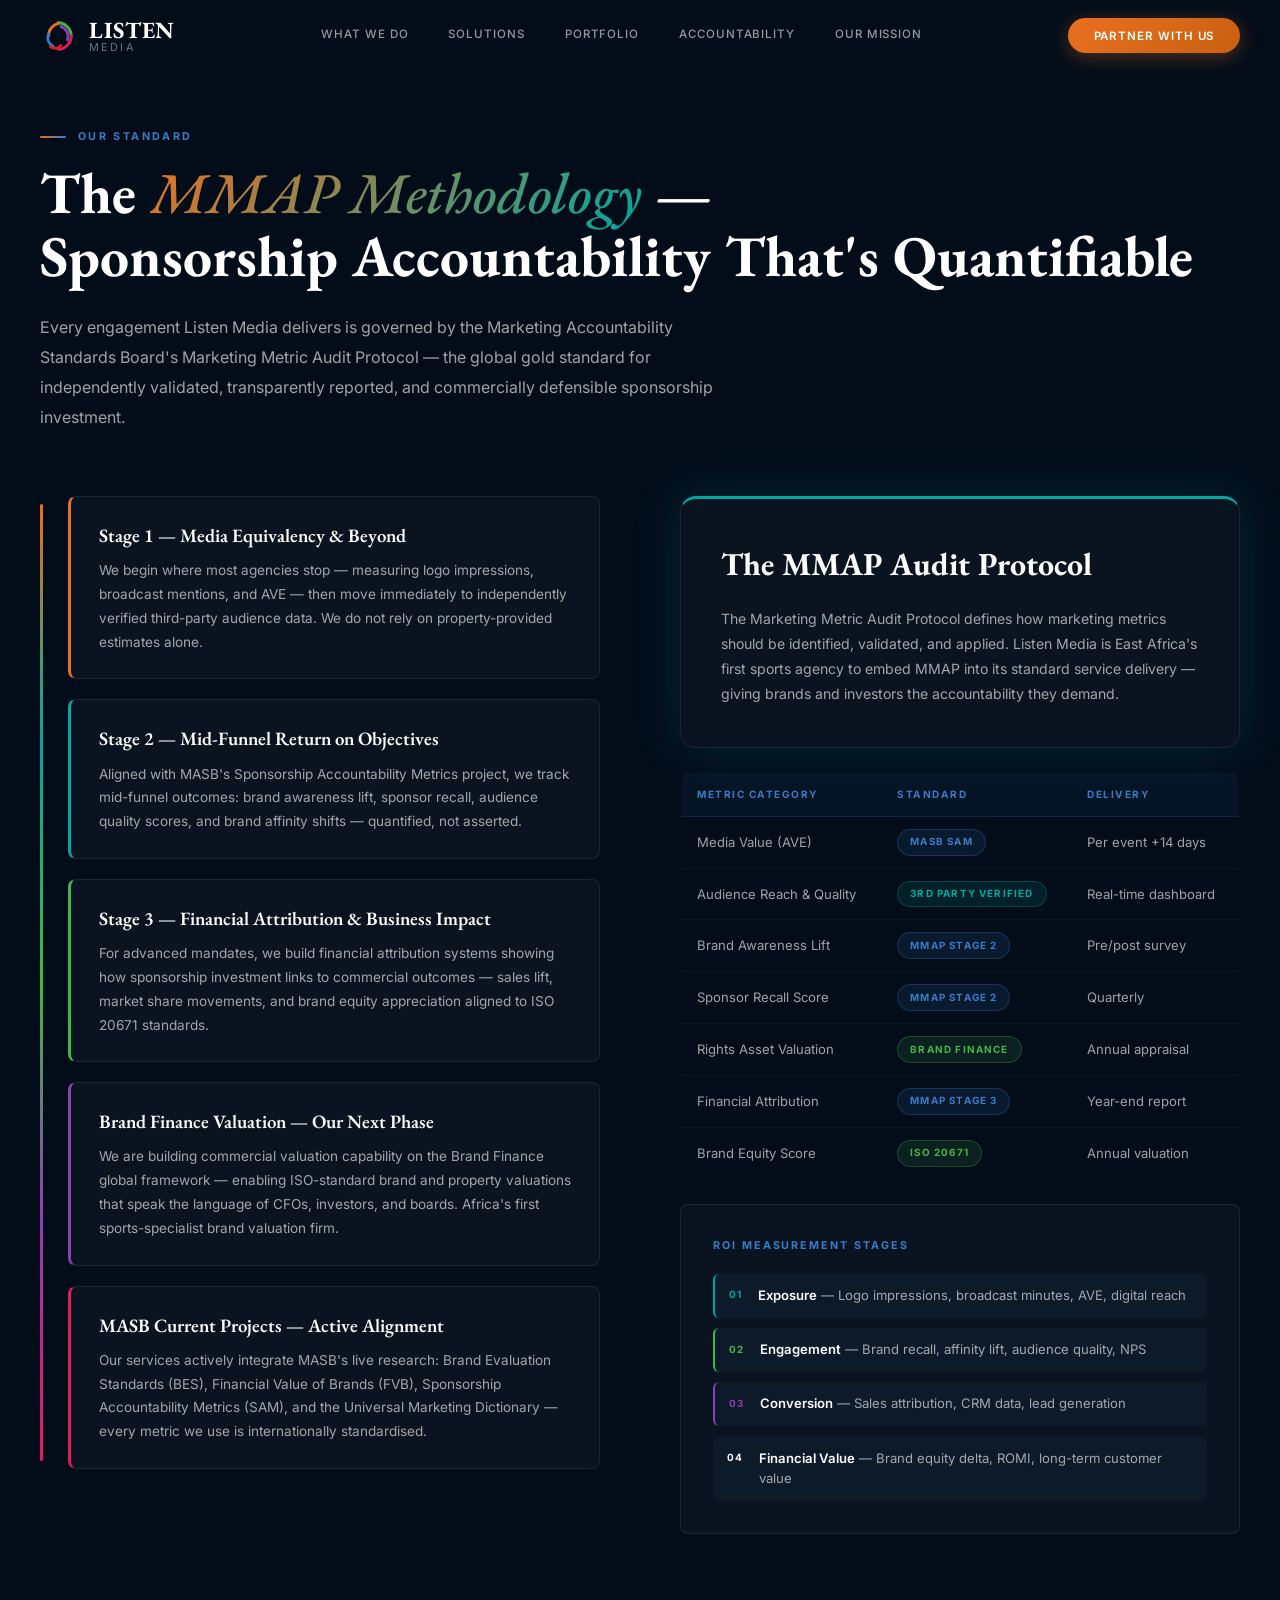
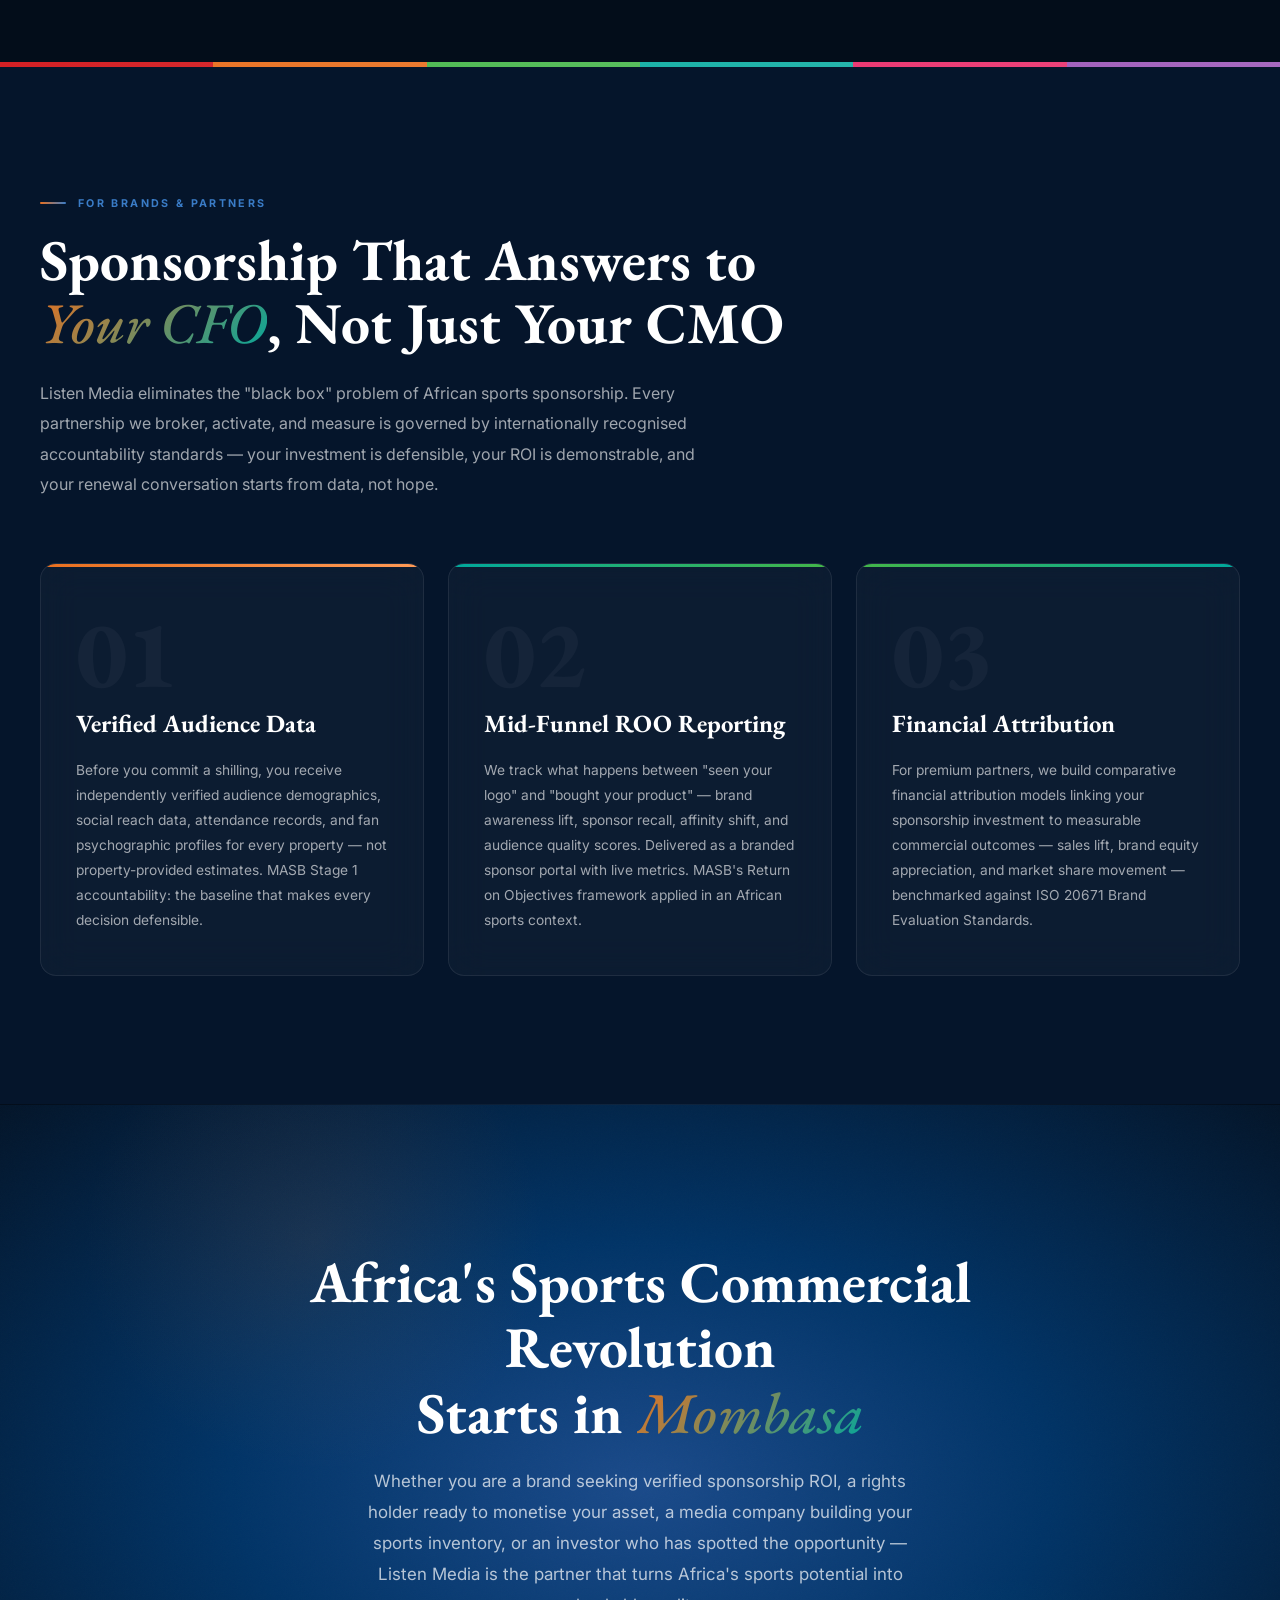
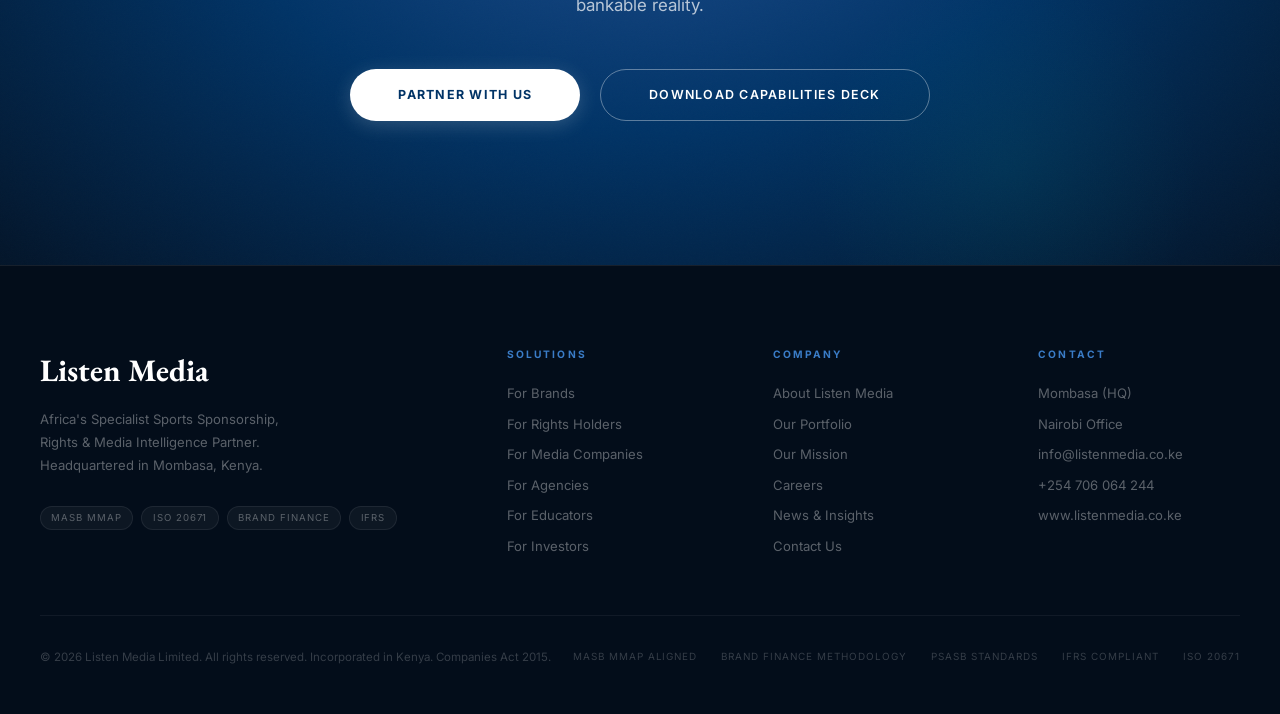
==== accountability.html @ 82707304 "feat: add mission and additional landing pages and update site navigation script for consistent cros" ====
<!DOCTYPE html>
<html lang="en">

<head>
  <meta charset="UTF-8">
  <meta name="viewport" content="width=device-width, initial-scale=1.0">
  <title>Listen Media Limited — Africa's Specialist Sports Sponsorship, Rights &amp; Media Intelligence Partner</title>
  <meta name="description"
    content="Listen Media structures, activates, and delivers Africa's sports commercial rights — converting the continent's vast, underpenetrated sports assets into consistent, measurable value for brands, rights holders, media companies, agencies, and investors.">
  <link rel="preconnect" href="https://fonts.googleapis.com">
  <link
    href="https://fonts.googleapis.com/css2?family=EB+Garamond:ital,wght@0,400;0,500;0,600;0,700;0,800;1,400;1,500;1,600&family=Inter:wght@300;400;500;600;700&display=swap"
    rel="stylesheet">
  <link rel="stylesheet" href="style.css">
</head>

<body>

  <!-- ─── MOBILE OVERLAY MENU ─── -->
  <div class="mobile-menu" id="mobileMenu" role="dialog" aria-label="Navigation menu">
    <a href="what-we-do.html" onclick="closeMobileMenu()">What We Do</a>
    <a href="solutions.html" onclick="closeMobileMenu()">Solutions</a>
    <a href="portfolio.html" onclick="closeMobileMenu()">Portfolio</a>
    <a href="accountability.html" onclick="closeMobileMenu()">Accountability</a>
    <a href="mission.html" onclick="closeMobileMenu()">Our Mission</a>
    <button class="mobile-menu-cta" onclick="closeMobileMenu(); document.getElementById('contact').scrollIntoView({ behavior: 'smooth' });">Partner With Us</button>
  </div>

  <!-- ─── NAV ─── -->
  <nav id="mainNav" role="navigation" aria-label="Main navigation">
    <div class="nav-inner">
      <a class="nav-logo" href="index.html" aria-label="Listen Media home">
        <svg width="36" height="36" viewBox="0 0 38 38" fill="none" xmlns="http://www.w3.org/2000/svg"
          aria-hidden="true">
          <path d="M19 5C26 5,33 11,33 19" stroke="#44B649" stroke-width="3" stroke-linecap="round" fill="none" />
          <path d="M33 19C33 27,26 33,19 33" stroke="#E8185C" stroke-width="3" stroke-linecap="round" fill="none" />
          <path d="M22 9C28 11,31 17,29 23" stroke="#8E3FAF" stroke-width="3" stroke-linecap="round" fill="none" />
          <path d="M9 19C9 12,14 7,19 6" stroke="#E97020" stroke-width="3" stroke-linecap="round" fill="none" />
          <path d="M14 30C9 27,7 22,9 17" stroke="#3A7CC7" stroke-width="3" stroke-linecap="round" fill="none" />
          <path d="M22 29C19 33,14 33,11 30" stroke="#D42025" stroke-width="3" stroke-linecap="round" fill="none" />
        </svg>
        <div class="nav-logo-text">LISTEN<span>MEDIA</span></div>
      </a>
      <div class="nav-links">
        <a href="what-we-do.html">What We Do</a>
        <a href="solutions.html">Solutions</a>
        <a href="portfolio.html">Portfolio</a>
        <a href="accountability.html">Accountability</a>
        <a href="mission.html">Our Mission</a>
      </div>
      <button class="nav-cta" id="navCtaBtn">Partner With Us</button>
      <div class="hamburger" id="hamburgerBtn" onclick="toggleMobileMenu()" aria-label="Toggle menu" role="button"
        tabindex="0">
        <span></span><span></span><span></span>
      </div>
    </div>
  </nav>

  <!-- ─── MMAP / ACCOUNTABILITY ─── -->
  <section class="mmap-section" id="accountability">
    <div class="section-inner">
      <div class="section-label reveal">Our Standard</div>
      <h2 class="section-title reveal">The <em>MMAP Methodology</em> —<br>Sponsorship Accountability That's Quantifiable
      </h2>
      <p class="section-body reveal">Every engagement Listen Media delivers is governed by the Marketing Accountability
        Standards Board's Marketing Metric Audit Protocol — the global gold standard for independently validated,
        transparently reported, and commercially defensible sponsorship investment.</p>

      <div class="mmap-grid">
        <div class="mmap-pillars">
          <div class="mmap-pillar reveal reveal-delay-1">
            <h4>Stage 1 — Media Equivalency &amp; Beyond</h4>
            <p>We begin where most agencies stop — measuring logo impressions, broadcast mentions, and AVE — then move
              immediately to independently verified third-party audience data. We do not rely on property-provided
              estimates alone.</p>
          </div>
          <div class="mmap-pillar reveal reveal-delay-2">
            <h4>Stage 2 — Mid-Funnel Return on Objectives</h4>
            <p>Aligned with MASB's Sponsorship Accountability Metrics project, we track mid-funnel outcomes: brand
              awareness lift, sponsor recall, audience quality scores, and brand affinity shifts — quantified, not
              asserted.</p>
          </div>
          <div class="mmap-pillar reveal reveal-delay-3">
            <h4>Stage 3 — Financial Attribution &amp; Business Impact</h4>
            <p>For advanced mandates, we build financial attribution systems showing how sponsorship investment links to
              commercial outcomes — sales lift, market share movements, and brand equity appreciation aligned to ISO
              20671 standards.</p>
          </div>
          <div class="mmap-pillar reveal reveal-delay-4">
            <h4>Brand Finance Valuation — Our Next Phase</h4>
            <p>We are building commercial valuation capability on the Brand Finance global framework — enabling
              ISO-standard brand and property valuations that speak the language of CFOs, investors, and boards.
              Africa's first sports-specialist brand valuation firm.</p>
          </div>
          <div class="mmap-pillar reveal reveal-delay-5">
            <h4>MASB Current Projects — Active Alignment</h4>
            <p>Our services actively integrate MASB's live research: Brand Evaluation Standards (BES), Financial Value
              of Brands (FVB), Sponsorship Accountability Metrics (SAM), and the Universal Marketing Dictionary — every
              metric we use is internationally standardised.</p>
          </div>
        </div>

        <div class="mmap-right reveal from-right">
          <div class="mmap-callout">
            <h3>The MMAP Audit Protocol</h3>
            <p>The Marketing Metric Audit Protocol defines how marketing metrics should be identified, validated, and
              applied. Listen Media is East Africa's first sports agency to embed MMAP into its standard service
              delivery — giving brands and investors the accountability they demand.</p>
          </div>

          <table class="metrics-table">
            <thead>
              <tr>
                <th>Metric Category</th>
                <th>Standard</th>
                <th>Delivery</th>
              </tr>
            </thead>
            <tbody>
              <tr>
                <td>Media Value (AVE)</td>
                <td><span class="tag tag-blue">MASB SAM</span></td>
                <td>Per event +14 days</td>
              </tr>
              <tr>
                <td>Audience Reach &amp; Quality</td>
                <td><span class="tag tag-teal">3rd Party Verified</span></td>
                <td>Real-time dashboard</td>
              </tr>
              <tr>
                <td>Brand Awareness Lift</td>
                <td><span class="tag tag-blue">MMAP Stage 2</span></td>
                <td>Pre/post survey</td>
              </tr>
              <tr>
                <td>Sponsor Recall Score</td>
                <td><span class="tag tag-blue">MMAP Stage 2</span></td>
                <td>Quarterly</td>
              </tr>
              <tr>
                <td>Rights Asset Valuation</td>
                <td><span class="tag tag-green">Brand Finance</span></td>
                <td>Annual appraisal</td>
              </tr>
              <tr>
                <td>Financial Attribution</td>
                <td><span class="tag tag-blue">MMAP Stage 3</span></td>
                <td>Year-end report</td>
              </tr>
              <tr>
                <td>Brand Equity Score</td>
                <td><span class="tag tag-green">ISO 20671</span></td>
                <td>Annual valuation</td>
              </tr>
            </tbody>
          </table>

          <div class="roi-box">
            <div class="roi-box-label">ROI Measurement Stages</div>
            <div class="roi-stage-row">
              <span class="roi-row-num">01</span>
              <span class="roi-row-text"><strong style="color:var(--white);font-weight:600;">Exposure</strong> — Logo
                impressions, broadcast minutes, AVE, digital reach</span>
            </div>
            <div class="roi-stage-row">
              <span class="roi-row-num">02</span>
              <span class="roi-row-text"><strong style="color:var(--white);font-weight:600;">Engagement</strong> — Brand
                recall, affinity lift, audience quality, NPS</span>
            </div>
            <div class="roi-stage-row">
              <span class="roi-row-num">03</span>
              <span class="roi-row-text"><strong style="color:var(--white);font-weight:600;">Conversion</strong> — Sales
                attribution, CRM data, lead generation</span>
            </div>
            <div class="roi-stage-row">
              <span class="roi-row-num">04</span>
              <span class="roi-row-text"><strong style="color:var(--white);font-weight:600;">Financial Value</strong> —
                Brand equity delta, ROMI, long-term customer value</span>
            </div>
          </div>
        </div>
      </div>
    </div>
  </section>

  <div class="color-bar" aria-hidden="true"><span class="c1"></span><span class="c2"></span><span
      class="c3"></span><span class="c4"></span><span class="c5"></span><span class="c6"></span></div>

  <!-- ─── SPONSORS PROMISE ─── -->
  <section class="partners-section" id="partners">
    <div class="section-inner">
      <div class="section-label reveal">For Brands &amp; Partners</div>
      <h2 class="section-title reveal">Sponsorship That Answers to<br><em>Your CFO</em>, Not Just Your CMO</h2>
      <p class="section-body reveal">Listen Media eliminates the "black box" problem of African sports sponsorship.
        Every partnership we broker, activate, and measure is governed by internationally recognised accountability
        standards — your investment is defensible, your ROI is demonstrable, and your renewal conversation starts from
        data, not hope.</p>

      <div class="partner-promise">
        <div class="promise-card reveal reveal-delay-1">
          <div class="promise-num">01</div>
          <h3 class="promise-title">Verified Audience Data</h3>
          <p class="promise-desc">Before you commit a shilling, you receive independently verified audience
            demographics, social reach data, attendance records, and fan psychographic profiles for every property — not
            property-provided estimates. MASB Stage 1 accountability: the baseline that makes every decision defensible.
          </p>
        </div>
        <div class="promise-card reveal reveal-delay-2">
          <div class="promise-num">02</div>
          <h3 class="promise-title">Mid-Funnel ROO Reporting</h3>
          <p class="promise-desc">We track what happens between "seen your logo" and "bought your product" — brand
            awareness lift, sponsor recall, affinity shift, and audience quality scores. Delivered as a branded sponsor
            portal with live metrics. MASB's Return on Objectives framework applied in an African sports context.</p>
        </div>
        <div class="promise-card reveal reveal-delay-3">
          <div class="promise-num">03</div>
          <h3 class="promise-title">Financial Attribution</h3>
          <p class="promise-desc">For premium partners, we build comparative financial attribution models linking your
            sponsorship investment to measurable commercial outcomes — sales lift, brand equity appreciation, and market
            share movement — benchmarked against ISO 20671 Brand Evaluation Standards.</p>
        </div>
      </div>
    </div>
  </section>

  <div class="section-divider"></div>

  <!-- ─── CTA ─── -->
  <section class="cta-section" id="contact">
    <div class="cta-glow-left" aria-hidden="true"></div>
    <div class="cta-glow-right" aria-hidden="true"></div>
    <div class="cta-content reveal">
      <h2>Africa's Sports Commercial Revolution<br>Starts in <em>Mombasa</em></h2>
      <p>Whether you are a brand seeking verified sponsorship ROI, a rights holder ready to monetise your asset, a media
        company building your sports inventory, or an investor who has spotted the opportunity — Listen Media is the
        partner that turns Africa's sports potential into bankable reality.</p>
      <div class="cta-buttons">
        <button class="btn-white" id="ctaPartnerBtn">Partner With Us</button>
        <button class="btn-outline-white" id="ctaDownloadBtn">Download Capabilities Deck</button>
      </div>
    </div>
  </section>

  <!-- ─── FOOTER ─── -->
  <footer>
    <div class="footer-inner">
      <div class="footer-grid">
        <div class="footer-brand">
          <h3>Listen Media</h3>
          <p>Africa's Specialist Sports Sponsorship, Rights &amp; Media Intelligence Partner. Headquartered in Mombasa,
            Kenya.</p>
          <div class="footer-badges">
            <span>MASB MMAP</span>
            <span>ISO 20671</span>
            <span>Brand Finance</span>
            <span>IFRS</span>
          </div>
        </div>
        <div class="footer-col">
          <h4>Solutions</h4>
          <a href="#">For Brands</a>
          <a href="#">For Rights Holders</a>
          <a href="#">For Media Companies</a>
          <a href="#">For Agencies</a>
          <a href="#">For Educators</a>
          <a href="#">For Investors</a>
        </div>
        <div class="footer-col">
          <h4>Company</h4>
          <a href="#">About Listen Media</a>
          <a href="#">Our Portfolio</a>
          <a href="#">Our Mission</a>
          <a href="#">Careers</a>
          <a href="#">News &amp; Insights</a>
          <a href="#">Contact Us</a>
        </div>
        <div class="footer-col">
          <h4>Contact</h4>
          <a href="#">Mombasa (HQ)</a>
          <a href="#">Nairobi Office</a>
          <a href="mailto:info@listenmedia.co.ke">info@listenmedia.co.ke</a>
          <a href="tel:+254706064244">+254 706 064 244</a>
          <a href="https://www.listenmedia.co.ke" target="_blank" rel="noopener">www.listenmedia.co.ke</a>
        </div>
      </div>
      <div class="footer-bottom">
        <p>© 2026 Listen Media Limited. All rights reserved. Incorporated in Kenya. Companies Act 2015.</p>
        <div class="footer-standards">
          <span>MASB MMAP Aligned</span>
          <span>Brand Finance Methodology</span>
          <span>PSASB Standards</span>
          <span>IFRS Compliant</span>
          <span>ISO 20671</span>
        </div>
      </div>
    </div>
  </footer>

  <!-- ══════════════════════════════════════════
     SCRIPTS
══════════════════════════════════════════ -->
  <script>
    /* ─── NAV: Scroll solidify ─── */
    const mainNav = document.getElementById('mainNav');
    window.addEventListener('scroll', () => {
      mainNav.classList.toggle('scrolled', window.scrollY > 55);
    }, { passive: true });

    /* ─── MOBILE MENU ─── */
    const mobileMenu = document.getElementById('mobileMenu');
    const hamburger = document.getElementById('hamburgerBtn');

    function toggleMobileMenu() {
      const isOpen = mobileMenu.classList.toggle('open');
      hamburger.classList.toggle('active', isOpen);
      document.body.style.overflow = isOpen ? 'hidden' : '';
      hamburger.setAttribute('aria-expanded', isOpen);
    }
    function closeMobileMenu() {
      mobileMenu.classList.remove('open');
      hamburger.classList.remove('active');
      document.body.style.overflow = '';
      hamburger.setAttribute('aria-expanded', 'false');
    }
    /* Close on Escape */
    document.addEventListener('keydown', e => {
      if (e.key === 'Escape' && mobileMenu.classList.contains('open')) closeMobileMenu();
    });

    /* ─── SCROLL REVEAL (IntersectionObserver) ─── */
    const revealEls = document.querySelectorAll('.reveal');
    const revealObserver = new IntersectionObserver((entries) => {
      entries.forEach(entry => {
        if (entry.isIntersecting) {
          entry.target.classList.add('visible');
          revealObserver.unobserve(entry.target);
        }
      });
    }, {
      threshold: 0.1,
      rootMargin: '0px 0px -48px 0px'
    });
    revealEls.forEach(el => revealObserver.observe(el));

    /* ─── HERO BUTTON SCROLL ─── */
    const heroExploreBtn = document.getElementById('heroExploreBrn');
    const heroPortfolioBtn = document.getElementById('heroPortfolioBtn');
    if (heroExploreBtn) heroExploreBtn.addEventListener('click', () => window.location.href = 'solutions.html');
    if (heroPortfolioBtn) heroPortfolioBtn.addEventListener('click', () => window.location.href = 'portfolio.html');

    /* ─── CTA SCROLL ─── */
    const navCtaBtn = document.getElementById('navCtaBtn');
    if (navCtaBtn) navCtaBtn.addEventListener('click', () => {
      const contactSec = document.getElementById('contact');
      if (contactSec) contactSec.scrollIntoView({ behavior: 'smooth' });
      else window.location.href = 'index.html#contact';
    });
  </script>
</body>

</html>
---- style.css ----
/* ══════════════════════════════════════════
   BRAND TOKENS
══════════════════════════════════════════ */
    :root {
      --deep-blue: #003366;
      --deep-blue-lt: #3A7CC7;
      --white: #FFFFFF;
      --off-white: #F5F7FA;
      --orange: #E97020;
      --green: #44B649;
      --teal: #00A89D;
      --red: #D42025;
      --hot-pink: #E8185C;
      --purple: #8E3FAF;

      --text-muted: rgba(255, 255, 255, 0.62);
      --text-subtle: rgba(255, 255, 255, 0.35);
      --border: rgba(255, 255, 255, 0.08);
      --border-blue: rgba(58, 124, 199, 0.22);

      /* Layout & background layers */
      --bg-darkest: #030d1a;
      --bg-dark: #05152b;
      --bg-mid: #071d3a;
      --bg-navy: #0a2448;

      /* Design system */
      --glass-bg: rgba(255, 255, 255, 0.032);
      --glass-border: rgba(255, 255, 255, 0.08);
      --glass-blur: blur(18px);
      --radius-card: 16px;
      --radius-sm: 8px;
      --transition: all 0.38s cubic-bezier(0.4, 0, 0.2, 1);

      /* Glow shadows */
      --glow-orange: 0 0 48px rgba(233, 112, 32, 0.18);
      --glow-teal: 0 0 48px rgba(0, 168, 157, 0.18);
      --glow-blue: 0 0 48px rgba(58, 124, 199, 0.18);
      --glow-green: 0 0 48px rgba(68, 182, 73, 0.18);
      --glow-pink: 0 0 48px rgba(232, 24, 92, 0.18);
      --glow-purple: 0 0 48px rgba(142, 63, 175, 0.18);
    }

    /* ══════════════════════════════════════════
   RESET & BASE
══════════════════════════════════════════ */
    *,
    *::before,
    *::after {
      margin: 0;
      padding: 0;
      box-sizing: border-box;
    }

    html {
      scroll-behavior: smooth;
      font-size: 16px;
    }

    body {
      font-family: 'Inter', sans-serif;
      background: var(--bg-darkest);
      color: var(--white);
      overflow-x: hidden;
      line-height: 1.6;
    }

    img {
      max-width: 100%;
      display: block;
    }

    button {
      font-family: inherit;
      cursor: pointer;
    }

    a {
      text-decoration: none;
    }

    /* ══════════════════════════════════════════
   SCROLL REVEAL SYSTEM
══════════════════════════════════════════ */
    .reveal {
      opacity: 0;
      transform: translateY(40px);
      transition: opacity 0.75s cubic-bezier(0.4, 0, 0.2, 1),
        transform 0.75s cubic-bezier(0.4, 0, 0.2, 1);
    }

    .reveal.from-left {
      transform: translateX(-40px);
    }

    .reveal.from-right {
      transform: translateX(40px);
    }

    .reveal.from-up {
      transform: translateY(-20px);
    }

    .reveal.visible {
      opacity: 1;
      transform: translate(0, 0);
    }

    .reveal-delay-1 {
      transition-delay: 0.1s;
    }

    .reveal-delay-2 {
      transition-delay: 0.2s;
    }

    .reveal-delay-3 {
      transition-delay: 0.3s;
    }

    .reveal-delay-4 {
      transition-delay: 0.4s;
    }

    .reveal-delay-5 {
      transition-delay: 0.5s;
    }

    /* ══════════════════════════════════════════
   NAV
══════════════════════════════════════════ */
    nav {
      position: fixed;
      top: 0;
      left: 0;
      right: 0;
      z-index: 1000;
      padding: 1.1rem 2.5rem;
      transition: var(--transition);
    }

    nav.scrolled {
      background: rgba(3, 13, 26, 0.94);
      backdrop-filter: blur(28px);
      -webkit-backdrop-filter: blur(28px);
      border-bottom: 1px solid var(--border);
      box-shadow: 0 4px 40px rgba(0, 0, 0, 0.5);
    }

    .nav-inner {
      max-width: 1380px;
      margin: 0 auto;
      display: flex;
      justify-content: space-between;
      align-items: center;
    }

    .nav-logo {
      display: flex;
      align-items: center;
      gap: 0.8rem;
      text-decoration: none;
    }

    .nav-logo-text {
      font-family: 'EB Garamond', serif;
      font-size: 1.45rem;
      font-weight: 700;
      color: var(--white);
      letter-spacing: 0.04em;
      line-height: 1;
    }

    .nav-logo-text span {
      display: block;
      font-size: 0.68rem;
      font-weight: 400;
      letter-spacing: 0.2em;
      color: rgba(255, 255, 255, 0.42);
      font-family: 'Inter', sans-serif;
      text-transform: uppercase;
    }

    .nav-links {
      display: flex;
      gap: 2.5rem;
      align-items: center;
    }

    .nav-links a {
      font-size: 0.72rem;
      font-weight: 500;
      color: rgba(255, 255, 255, 0.58);
      letter-spacing: 0.08em;
      text-transform: uppercase;
      transition: color 0.25s;
      position: relative;
      padding-bottom: 3px;
    }

    .nav-links a::after {
      content: '';
      position: absolute;
      bottom: -2px;
      left: 0;
      right: 0;
      height: 1.5px;
      background: linear-gradient(90deg, var(--orange), var(--teal));
      transform: scaleX(0);
      transform-origin: left;
      transition: transform 0.3s ease;
      border-radius: 2px;
    }

    .nav-links a:hover {
      color: var(--white);
    }

    .nav-links a:hover::after {
      transform: scaleX(1);
    }

    .nav-cta {
      background: linear-gradient(135deg, var(--orange) 0%, #c96010 100%);
      color: var(--white);
      border: none;
      padding: 0.65rem 1.6rem;
      font-size: 0.72rem;
      font-weight: 600;
      letter-spacing: 0.08em;
      text-transform: uppercase;
      border-radius: 100px;
      transition: var(--transition);
      box-shadow: 0 4px 20px rgba(233, 112, 32, 0.35);
    }

    .nav-cta:hover {
      transform: translateY(-2px);
      box-shadow: 0 8px 30px rgba(233, 112, 32, 0.5);
    }

    /* Hamburger */
    .hamburger {
      display: none;
      flex-direction: column;
      justify-content: center;
      align-items: center;
      width: 42px;
      height: 42px;
      background: var(--glass-bg);
      border: 1px solid var(--glass-border);
      border-radius: var(--radius-sm);
      gap: 5px;
      cursor: pointer;
      position: relative;
      z-index: 1001;
    }

    .hamburger span {
      width: 20px;
      height: 2px;
      background: var(--white);
      border-radius: 2px;
      display: block;
      transition: var(--transition);
    }

    .hamburger.active span:nth-child(1) {
      transform: translateY(7px) rotate(45deg);
    }

    .hamburger.active span:nth-child(2) {
      opacity: 0;
      transform: scaleX(0);
    }

    .hamburger.active span:nth-child(3) {
      transform: translateY(-7px) rotate(-45deg);
    }

    /* Mobile overlay menu */
    .mobile-menu {
      position: fixed;
      inset: 0;
      z-index: 999;
      background: rgba(3, 13, 26, 0.98);
      backdrop-filter: blur(28px);
      -webkit-backdrop-filter: blur(28px);
      display: flex;
      flex-direction: column;
      justify-content: center;
      align-items: center;
      gap: 2.25rem;
      opacity: 0;
      pointer-events: none;
      transition: opacity 0.4s ease;
    }

    .mobile-menu.open {
      opacity: 1;
      pointer-events: all;
    }

    .mobile-menu a {
      font-family: 'EB Garamond', serif;
      font-size: 2.4rem;
      font-weight: 700;
      color: var(--white);
      letter-spacing: 0.02em;
      opacity: 0;
      transform: translateY(24px);
      transition: opacity 0.45s ease, transform 0.45s ease, color 0.25s;
    }

    .mobile-menu.open a {
      opacity: 1;
      transform: translateY(0);
    }

    .mobile-menu.open a:nth-child(1) {
      transition-delay: 0.08s;
    }

    .mobile-menu.open a:nth-child(2) {
      transition-delay: 0.15s;
    }

    .mobile-menu.open a:nth-child(3) {
      transition-delay: 0.22s;
    }

    .mobile-menu.open a:nth-child(4) {
      transition-delay: 0.29s;
    }

    .mobile-menu.open a:nth-child(5) {
      transition-delay: 0.36s;
    }

    .mobile-menu a:hover {
      color: var(--orange);
    }

    .mobile-menu-cta {
      margin-top: 0.5rem;
      background: linear-gradient(135deg, var(--orange), #c96010);
      color: var(--white);
      border: none;
      padding: 1rem 3rem;
      font-size: 0.82rem;
      font-weight: 600;
      letter-spacing: 0.1em;
      text-transform: uppercase;
      border-radius: 100px;
      opacity: 0;
      transform: translateY(24px);
      transition: opacity 0.45s ease 0.44s, transform 0.45s ease 0.44s;
    }

    .mobile-menu.open .mobile-menu-cta {
      opacity: 1;
      transform: translateY(0);
    }

    /* ══════════════════════════════════════════
   HERO
══════════════════════════════════════════ */
    .hero {
      min-height: 100vh;
      display: flex;
      flex-direction: column;
      justify-content: center;
      padding: 9rem 2.5rem 4rem;
      position: relative;
      overflow: hidden;
      background: radial-gradient(ellipse 70% 80% at 20% 60%, #003d7a 0%, #001a38 48%, var(--bg-darkest) 100%);
    }

    .hero-inner {
      max-width: 1380px;
      margin: 0 auto;
      width: 100%;
      position: relative;
      z-index: 2;
      display: grid;
      grid-template-columns: 55% 1fr;
      gap: 4rem;
      align-items: center;
    }

    .hero-left {
      display: flex;
      flex-direction: column;
    }

    /* ─── HERO RIGHT — Impact Stats Panel ─── */
    .hero-right {
      position: relative;
      display: flex;
      align-items: center;
      justify-content: center;
      animation: fadeUp 0.9s 0.4s both;
      margin-top: -20rem;
    }

    .hero-arc-wrap {
      position: relative;
      width: 420px;
      height: 420px;
      flex-shrink: 0;
    }

    .hero-arc-svg {
      width: 100%;
      height: 100%;
      animation: arc-spin 28s linear infinite;
    }

    @keyframes arc-spin {
      from {
        transform: rotate(0deg);
      }

      to {
        transform: rotate(360deg);
      }
    }

    /* Stat cards floating around the arc — clock-face positions */
    .hero-stat-card {
      position: absolute;
      background: rgba(5, 21, 43, 0.85);
      backdrop-filter: blur(20px);
      -webkit-backdrop-filter: blur(20px);
      border: 1px solid rgba(255, 255, 255, 0.1);
      border-radius: 14px;
      padding: 1rem 1.4rem;
      min-width: 130px;
      animation: fadeUp 0.8s both;
      transition: transform 0.3s ease, box-shadow 0.3s ease;
    }

    .hero-stat-card:hover {
      transform: translateY(-4px) !important;
      box-shadow: 0 16px 40px rgba(0, 0, 0, 0.5);
    }

    /* Cards are children 3-7 inside .hero-arc-wrap (after SVG and center div) */
    /* 12 o'clock — top center */
    .hero-stat-card:nth-child(3) {
      top: -8%;
      left: 50%;
      transform: translateX(-50%);
      animation-delay: 0.6s;
      border-top: 2px solid var(--orange);
    }

    /* 3 o'clock — right middle */
    .hero-stat-card:nth-child(4) {
      top: 38%;
      right: -22%;
      animation-delay: 0.75s;
      border-top: 2px solid var(--teal);
    }

    /* 5 o'clock — bottom right */
    .hero-stat-card:nth-child(5) {
      bottom: 2%;
      right: -14%;
      animation-delay: 0.9s;
      border-top: 2px solid var(--green);
    }

    /* 7 o'clock — bottom left */
    .hero-stat-card:nth-child(6) {
      bottom: 2%;
      left: -14%;
      animation-delay: 1.05s;
      border-top: 2px solid var(--purple);
    }

    /* 9 o'clock — left middle */
    .hero-stat-card:nth-child(7) {
      top: 38%;
      left: -22%;
      animation-delay: 1.2s;
      border-top: 2px solid var(--hot-pink);
    }

    .stat-card-num {
      font-family: 'EB Garamond', serif;
      font-size: 2rem;
      font-weight: 700;
      line-height: 1;
      color: var(--white);
      margin-bottom: 0.2rem;
    }

    .stat-card-label {
      font-size: 0.62rem;
      font-weight: 600;
      letter-spacing: 0.1em;
      text-transform: uppercase;
      color: var(--text-muted);
    }

    /* Central badge inside the arc */
    .hero-arc-center {
      position: absolute;
      top: 50%;
      left: 50%;
      transform: translate(-50%, -50%);
      text-align: center;
      pointer-events: none;
    }

    .hero-arc-center-logo {
      display: block;
      margin: 0 auto 0.5rem;
      animation: arc-spin 28s linear infinite reverse;
    }

    .hero-arc-center-text {
      font-family: 'EB Garamond', serif;
      font-size: 1.1rem;
      font-weight: 700;
      color: var(--white);
      letter-spacing: 0.04em;
      line-height: 1.2;
    }

    .hero-arc-center-sub {
      font-size: 0.6rem;
      font-weight: 600;
      letter-spacing: 0.2em;
      text-transform: uppercase;
      color: var(--text-muted);
      margin-top: 0.25rem;
    }

    /* Floating blobs */
    .hero-shapes {
      position: absolute;
      inset: 0;
      pointer-events: none;
      overflow: hidden;
    }

    .shape {
      position: absolute;
      border-radius: 50%;
      animation: blob-float 12s ease-in-out infinite;
      will-change: transform;
      filter: blur(50px);
    }

    .shape-1 {
      width: 580px;
      height: 580px;
      opacity: 0.07;
      background: var(--orange);
      top: -18%;
      right: -10%;
      animation-delay: 0s;
      animation-duration: 14s;
    }

    .shape-2 {
      width: 380px;
      height: 380px;
      opacity: 0.07;
      background: var(--teal);
      bottom: 5%;
      right: 18%;
      animation-delay: -4s;
      animation-duration: 11s;
    }

    .shape-3 {
      width: 260px;
      height: 260px;
      opacity: 0.06;
      background: var(--purple);
      top: 28%;
      right: 32%;
      animation-delay: -7s;
      animation-duration: 9s;
    }

    .shape-4 {
      width: 200px;
      height: 200px;
      opacity: 0.05;
      background: var(--hot-pink);
      bottom: -5%;
      left: 12%;
      animation-delay: -2s;
      animation-duration: 13s;
    }

    .shape-5 {
      width: 150px;
      height: 150px;
      opacity: 0.06;
      background: var(--green);
      top: 22%;
      left: 42%;
      animation-delay: -5s;
      animation-duration: 10s;
    }

    @keyframes blob-float {

      0%,
      100% {
        transform: translateY(0) scale(1);
      }

      33% {
        transform: translateY(-32px) scale(1.06);
      }

      66% {
        transform: translateY(22px) scale(0.96);
      }
    }

    /* Grid overlay */
    .hero-grid {
      position: absolute;
      inset: 0;
      pointer-events: none;
      z-index: 1;
      background-image:
        linear-gradient(rgba(255, 255, 255, 0.016) 1px, transparent 1px),
        linear-gradient(90deg, rgba(255, 255, 255, 0.016) 1px, transparent 1px);
      background-size: 64px 64px;
    }

    /* Hero content */
    .hero-badge {
      display: inline-flex;
      align-items: center;
      gap: 0.65rem;
      background: rgba(68, 182, 73, 0.1);
      border: 1px solid rgba(68, 182, 73, 0.28);
      padding: 0.42rem 1.1rem;
      font-size: 0.67rem;
      font-weight: 600;
      letter-spacing: 0.14em;
      text-transform: uppercase;
      color: var(--green);
      margin-bottom: 2.2rem;
      width: fit-content;
      border-radius: 100px;
      animation: fadeUp 0.8s 0.08s both;
    }

    .hero-badge-dot {
      width: 7px;
      height: 7px;
      border-radius: 50%;
      background: var(--green);
      flex-shrink: 0;
      animation: pulse-dot 2.2s ease-in-out infinite;
    }

    @keyframes pulse-dot {

      0%,
      100% {
        box-shadow: 0 0 0 0 rgba(68, 182, 73, 0.7);
      }

      50% {
        box-shadow: 0 0 0 7px rgba(68, 182, 73, 0);
      }
    }

    .hero h1 {
      font-family: 'EB Garamond', serif;
      font-size: clamp(3rem, 7.5vw, 7rem);
      line-height: 1.04;
      font-weight: 700;
      color: var(--white);
      margin-bottom: 1.8rem;
      max-width: 1080px;
      animation: fadeUp 0.8s 0.22s both;
    }

    .hero h1 em {
      font-style: italic;
      font-weight: 500;
      background: linear-gradient(135deg, var(--orange) 0%, var(--teal) 100%);
      -webkit-background-clip: text;
      -webkit-text-fill-color: transparent;
      background-clip: text;
    }

    .hero-sub {
      font-size: 1.08rem;
      color: var(--text-muted);
      max-width: 640px;
      line-height: 1.88;
      margin-bottom: 3rem;
      font-weight: 300;
      animation: fadeUp 0.8s 0.36s both;
    }

    .hero-pillars {
      display: grid;
      grid-template-columns: repeat(4, 1fr);
      gap: 1px;
      margin-bottom: 3.5rem;
      background: var(--border);
      border: 1px solid var(--border);
      border-radius: var(--radius-sm);
      overflow: hidden;
      max-width: 860px;
      animation: fadeUp 0.8s 0.5s both;
    }

    .hero-pillar {
      background: rgba(0, 30, 65, 0.65);
      backdrop-filter: blur(12px);
      padding: 1.4rem 1.5rem;
      display: flex;
      flex-direction: column;
      gap: 0.3rem;
      transition: background 0.3s;
    }

    .hero-pillar:hover {
      background: rgba(0, 50, 110, 0.75);
    }

    .pillar-label {
      font-size: 0.68rem;
      font-weight: 700;
      letter-spacing: 0.12em;
      text-transform: uppercase;
    }

    .pillar-desc {
      font-size: 0.77rem;
      color: var(--text-muted);
      line-height: 1.5;
    }

    .hero-ctas {
      display: flex;
      gap: 1.25rem;
      flex-wrap: wrap;
      animation: fadeUp 0.8s 0.62s both;
      justify-content: flex-start;
    }

    @keyframes fadeUp {
      from {
        opacity: 0;
        transform: translateY(30px);
      }

      to {
        opacity: 1;
        transform: translateY(0);
      }
    }

    /* ══════════════════════════════════════════
   BUTTONS
══════════════════════════════════════════ */
    .btn-primary {
      background: linear-gradient(135deg, var(--orange) 0%, #c96010 100%);
      color: var(--white);
      padding: 1rem 2.6rem;
      font-size: 0.78rem;
      font-weight: 600;
      letter-spacing: 0.1em;
      text-transform: uppercase;
      border: none;
      border-radius: 100px;
      transition: var(--transition);
      box-shadow: 0 4px 24px rgba(233, 112, 32, 0.38);
    }

    .btn-primary:hover {
      transform: translateY(-3px);
      box-shadow: 0 10px 34px rgba(233, 112, 32, 0.54);
    }

    .btn-outline {
      background: transparent;
      color: var(--white);
      padding: 1rem 2.6rem;
      font-size: 0.78rem;
      font-weight: 500;
      letter-spacing: 0.1em;
      text-transform: uppercase;
      border: 1.5px solid rgba(255, 255, 255, 0.22);
      border-radius: 100px;
      transition: var(--transition);
    }

    .btn-outline:hover {
      border-color: var(--teal);
      color: var(--teal);
      box-shadow: 0 0 24px rgba(0, 168, 157, 0.18);
      transform: translateY(-2px);
    }

    .btn-white {
      background: var(--white);
      color: var(--deep-blue);
      border: none;
      padding: 1.1rem 3rem;
      font-size: 0.78rem;
      font-weight: 700;
      letter-spacing: 0.1em;
      text-transform: uppercase;
      border-radius: 100px;
      transition: var(--transition);
      box-shadow: 0 4px 20px rgba(255, 255, 255, 0.18);
    }

    .btn-white:hover {
      transform: translateY(-3px);
      box-shadow: 0 10px 34px rgba(255, 255, 255, 0.28);
      background: var(--off-white);
    }

    .btn-outline-white {
      background: transparent;
      color: var(--white);
      border: 1.5px solid rgba(255, 255, 255, 0.36);
      padding: 1.1rem 3rem;
      font-size: 0.78rem;
      font-weight: 600;
      letter-spacing: 0.1em;
      text-transform: uppercase;
      border-radius: 100px;
      transition: var(--transition);
    }

    .btn-outline-white:hover {
      border-color: var(--white);
      box-shadow: 0 0 24px rgba(255, 255, 255, 0.12);
      transform: translateY(-3px);
    }

    /* ══════════════════════════════════════════
   COLOR BAR
══════════════════════════════════════════ */
    .color-bar {
      display: flex;
      height: 5px;
      position: relative;
      overflow: hidden;
    }

    .color-bar span {
      flex: 1;
    }

    .color-bar .c1 {
      background: var(--red);
    }

    .color-bar .c2 {
      background: var(--orange);
    }

    .color-bar .c3 {
      background: var(--green);
    }

    .color-bar .c4 {
      background: var(--teal);
    }

    .color-bar .c5 {
      background: var(--hot-pink);
    }

    .color-bar .c6 {
      background: var(--purple);
    }

    .color-bar::after {
      content: '';
      position: absolute;
      inset: 0;
      background: linear-gradient(90deg, transparent 0%, rgba(255, 255, 255, 0.22) 50%, transparent 100%);
      background-size: 200% 100%;
      animation: shimmer 3.2s linear infinite;
    }

    @keyframes shimmer {
      0% {
        background-position: 200% center;
      }

      100% {
        background-position: -200% center;
      }
    }

    /* ══════════════════════════════════════════
   SECTION BASE
══════════════════════════════════════════ */
    section {
      padding: 8rem 2.5rem;
      position: relative;
    }

    .section-inner {
      max-width: 1380px;
      margin: 0 auto;
    }

    .section-label {
      font-size: 0.67rem;
      font-weight: 700;
      letter-spacing: 0.22em;
      text-transform: uppercase;
      color: var(--deep-blue-lt);
      margin-bottom: 1rem;
      display: flex;
      align-items: center;
      gap: 0.75rem;
    }

    .section-label::before {
      content: '';
      width: 26px;
      height: 2px;
      flex-shrink: 0;
      background: linear-gradient(90deg, var(--orange), var(--deep-blue-lt));
      border-radius: 2px;
    }

    .section-title {
      font-family: 'EB Garamond', serif;
      font-size: clamp(2.4rem, 4.5vw, 4.2rem);
      font-weight: 700;
      line-height: 1.1;
      color: var(--white);
      margin-bottom: 1.5rem;
    }

    .section-title em {
      font-style: italic;
      font-weight: 500;
      background: linear-gradient(135deg, var(--orange) 0%, var(--teal) 100%);
      -webkit-background-clip: text;
      -webkit-text-fill-color: transparent;
      background-clip: text;
    }

    .section-body {
      color: var(--text-muted);
      font-size: 1rem;
      line-height: 1.88;
      max-width: 680px;
    }

    .section-divider {
      height: 1px;
      background: linear-gradient(90deg, transparent, var(--border-blue), transparent);
    }

    /* Tag pills (shared) */
    .what-tag,
    .tag {
      display: inline-block;
      font-size: 0.62rem;
      font-weight: 700;
      letter-spacing: 0.12em;
      text-transform: uppercase;
      padding: 0.28rem 0.75rem;
      border-radius: 100px;
    }

    .tag-orange {
      background: rgba(233, 112, 32, 0.12);
      color: var(--orange);
      border: 1px solid rgba(233, 112, 32, 0.28);
    }

    .tag-blue {
      background: rgba(58, 124, 199, 0.12);
      color: var(--deep-blue-lt);
      border: 1px solid rgba(58, 124, 199, 0.28);
    }

    .tag-green {
      background: rgba(68, 182, 73, 0.12);
      color: var(--green);
      border: 1px solid rgba(68, 182, 73, 0.28);
    }

    .tag-teal {
      background: rgba(0, 168, 157, 0.12);
      color: var(--teal);
      border: 1px solid rgba(0, 168, 157, 0.28);
    }

    .tag-pink {
      background: rgba(232, 24, 92, 0.12);
      color: var(--hot-pink);
      border: 1px solid rgba(232, 24, 92, 0.28);
    }

    .tag-purple {
      background: rgba(142, 63, 175, 0.12);
      color: var(--purple);
      border: 1px solid rgba(142, 63, 175, 0.28);
    }

    /* ══════════════════════════════════════════
   GLASS CARD — reusable mixin pattern
══════════════════════════════════════════ */
    .glass-card {
      background: var(--glass-bg);
      backdrop-filter: var(--glass-blur);
      -webkit-backdrop-filter: var(--glass-blur);
      border: 1px solid var(--glass-border);
      border-radius: var(--radius-card);
      transition: var(--transition);
    }

    .glass-card:hover {
      border-color: rgba(255, 255, 255, 0.14);
      background: rgba(255, 255, 255, 0.046);
      box-shadow: 0 22px 50px rgba(0, 0, 0, 0.48);
      transform: translateY(-6px);
    }

    /* ══════════════════════════════════════════
   WHAT WE DO
══════════════════════════════════════════ */
    .what-section {
      background: var(--bg-dark);
    }

    .what-grid {
      display: grid;
      grid-template-columns: repeat(3, 1fr);
      gap: 1.25rem;
      margin-top: 4rem;
    }

    .what-card {
      background: var(--glass-bg);
      backdrop-filter: var(--glass-blur);
      border: 1px solid var(--glass-border);
      border-radius: var(--radius-card);
      padding: 2.6rem 2.2rem;
      position: relative;
      overflow: hidden;
      transition: var(--transition);
    }

    /* top gradient accent */
    .what-card::before {
      content: '';
      position: absolute;
      top: 0;
      left: 0;
      right: 0;
      height: 3px;
      border-radius: var(--radius-card) var(--radius-card) 0 0;
    }

    .what-card:nth-child(1)::before {
      background: linear-gradient(90deg, var(--orange), #ff9a56);
    }

    .what-card:nth-child(2)::before {
      background: linear-gradient(90deg, var(--deep-blue-lt), var(--teal));
    }

    .what-card:nth-child(3)::before {
      background: linear-gradient(90deg, var(--teal), var(--green));
    }

    .what-card:hover {
      transform: translateY(-7px);
      border-color: rgba(255, 255, 255, 0.15);
      background: rgba(255, 255, 255, 0.048);
    }

    .what-card:nth-child(1):hover {
      box-shadow: 0 24px 52px rgba(0, 0, 0, 0.42), var(--glow-orange);
    }

    .what-card:nth-child(2):hover {
      box-shadow: 0 24px 52px rgba(0, 0, 0, 0.42), var(--glow-blue);
    }

    .what-card:nth-child(3):hover {
      box-shadow: 0 24px 52px rgba(0, 0, 0, 0.42), var(--glow-teal);
    }

    .what-card h3 {
      font-family: 'EB Garamond', serif;
      font-size: 1.75rem;
      font-weight: 700;
      color: var(--white);
      margin-bottom: 0.9rem;
    }

    .what-card p {
      font-size: 0.89rem;
      color: var(--text-muted);
      line-height: 1.82;
    }

    .what-tag {
      margin-bottom: 1.1rem;
    }

    /* ══════════════════════════════════════════
   SOLUTIONS
══════════════════════════════════════════ */
    .solutions-bg {
      background: var(--bg-darkest);
    }

    .solutions-grid {
      display: grid;
      grid-template-columns: repeat(3, 1fr);
      gap: 1.25rem;
      margin-top: 4rem;
    }

    .solution-card {
      background: var(--glass-bg);
      border: 1px solid var(--glass-border);
      border-radius: var(--radius-card);
      padding: 2.5rem 2.2rem;
      position: relative;
      overflow: hidden;
      transition: var(--transition);
    }

    /* bottom gradient accent on hover */
    .solution-card::after {
      content: '';
      position: absolute;
      bottom: 0;
      left: 0;
      right: 0;
      height: 3px;
      border-radius: 0 0 var(--radius-card) var(--radius-card);
      opacity: 0;
      transition: opacity 0.38s ease;
    }

    .solution-card:nth-child(1)::after {
      background: linear-gradient(90deg, var(--orange), #ff9a56);
    }

    .solution-card:nth-child(2)::after {
      background: linear-gradient(90deg, var(--green), var(--teal));
    }

    .solution-card:nth-child(3)::after {
      background: linear-gradient(90deg, var(--deep-blue-lt), var(--purple));
    }

    .solution-card:nth-child(4)::after {
      background: linear-gradient(90deg, var(--teal), var(--green));
    }

    .solution-card:nth-child(5)::after {
      background: linear-gradient(90deg, var(--purple), var(--hot-pink));
    }

    .solution-card:nth-child(6)::after {
      background: linear-gradient(90deg, var(--hot-pink), var(--orange));
    }

    .solution-card:hover {
      transform: translateY(-6px);
      border-color: rgba(255, 255, 255, 0.14);
      background: rgba(255, 255, 255, 0.044);
      box-shadow: 0 20px 44px rgba(0, 0, 0, 0.5);
    }

    .solution-card:hover::after {
      opacity: 1;
    }

    .solution-num {
      font-size: 0.62rem;
      font-weight: 700;
      color: var(--deep-blue-lt);
      letter-spacing: 0.2em;
      text-transform: uppercase;
      margin-bottom: 1.25rem;
    }

    .solution-icon {
      font-size: 2rem;
      margin-bottom: 1.1rem;
    }

    .solution-title {
      font-family: 'EB Garamond', serif;
      font-size: 1.6rem;
      font-weight: 700;
      color: var(--white);
      margin-bottom: 0.85rem;
      line-height: 1.2;
    }

    .solution-desc {
      color: var(--text-muted);
      font-size: 0.88rem;
      line-height: 1.78;
      margin-bottom: 1.5rem;
    }

    .solution-features {
      list-style: none;
    }

    .solution-features li {
      font-size: 0.79rem;
      color: var(--text-subtle);
      padding: 0.35rem 0;
      border-bottom: 1px solid rgba(255, 255, 255, 0.045);
      display: flex;
      align-items: flex-start;
      gap: 0.55rem;
    }

    .solution-features li:last-child {
      border-bottom: none;
    }

    .solution-features li::before {
      content: '→';
      color: var(--deep-blue-lt);
      font-size: 0.7rem;
      flex-shrink: 0;
      margin-top: 0.12rem;
    }

    /* ══════════════════════════════════════════
   PORTFOLIO
══════════════════════════════════════════ */
    .assets-section {
      background: var(--bg-mid);
    }

    .assets-grid {
      display: grid;
      grid-template-columns: repeat(4, 1fr);
      gap: 1.25rem;
      margin-top: 4rem;
    }

    .asset-card {
      background: var(--glass-bg);
      border: 1px solid var(--glass-border);
      border-radius: var(--radius-card);
      padding: 2rem 1.75rem;
      position: relative;
      overflow: hidden;
      transition: var(--transition);
    }

    /* top accent */
    .asset-card::before {
      content: '';
      position: absolute;
      top: 0;
      left: 0;
      right: 0;
      height: 3px;
      border-radius: var(--radius-card) var(--radius-card) 0 0;
    }

    .asset-card:nth-child(1)::before {
      background: linear-gradient(90deg, var(--orange), #ff9a56);
    }

    .asset-card:nth-child(2)::before {
      background: linear-gradient(90deg, var(--green), var(--teal));
    }

    .asset-card:nth-child(3)::before {
      background: linear-gradient(90deg, var(--teal), var(--deep-blue-lt));
    }

    .asset-card:nth-child(4)::before {
      background: linear-gradient(90deg, var(--deep-blue-lt), var(--purple));
    }

    .asset-card:nth-child(5)::before {
      background: linear-gradient(90deg, var(--hot-pink), var(--purple));
    }

    .asset-card:nth-child(6)::before {
      background: linear-gradient(90deg, var(--red), var(--hot-pink));
    }

    .asset-card:nth-child(7)::before {
      background: linear-gradient(90deg, var(--purple), var(--hot-pink));
    }

    .asset-card:nth-child(8)::before {
      background: linear-gradient(90deg, var(--orange), var(--red));
    }

    /* Hover overlay with stat highlight */
    .asset-hover-overlay {
      position: absolute;
      inset: 0;
      background: rgba(3, 13, 26, 0.92);
      backdrop-filter: blur(12px);
      display: flex;
      flex-direction: column;
      justify-content: center;
      align-items: center;
      padding: 2rem;
      text-align: center;
      opacity: 0;
      transform: translateY(10px);
      transition: var(--transition);
      border-radius: var(--radius-card);
    }

    .asset-card:hover .asset-hover-overlay {
      opacity: 1;
      transform: translateY(0);
    }

    .asset-hover-overlay .ho-stat {
      font-family: 'EB Garamond', serif;
      font-size: 3.2rem;
      font-weight: 700;
      color: var(--white);
      line-height: 1;
      margin-bottom: 0.4rem;
    }

    .asset-hover-overlay .ho-stat-label {
      font-size: 0.65rem;
      text-transform: uppercase;
      letter-spacing: 0.14em;
      color: var(--text-muted);
      margin-bottom: 1.1rem;
    }

    .asset-hover-overlay .ho-desc {
      font-size: 0.8rem;
      color: var(--text-muted);
      line-height: 1.65;
    }

    .asset-card:hover {
      transform: translateY(-6px);
      border-color: rgba(255, 255, 255, 0.16);
      box-shadow: 0 24px 52px rgba(0, 0, 0, 0.52);
    }

    .asset-sport {
      font-size: 0.6rem;
      font-weight: 700;
      color: var(--deep-blue-lt);
      letter-spacing: 0.2em;
      text-transform: uppercase;
      margin-bottom: 0.85rem;
    }

    .asset-name {
      font-family: 'EB Garamond', serif;
      font-size: 1.35rem;
      font-weight: 700;
      color: var(--white);
      margin-bottom: 0.55rem;
      line-height: 1.2;
    }

    .asset-desc {
      font-size: 0.8rem;
      color: var(--text-muted);
      line-height: 1.65;
      margin-bottom: 1.25rem;
    }

    .asset-stat {
      font-family: 'EB Garamond', serif;
      font-size: 1.85rem;
      color: var(--white);
      font-weight: 700;
    }

    .asset-stat-label {
      font-size: 0.65rem;
      color: var(--text-subtle);
      text-transform: uppercase;
      letter-spacing: 0.1em;
    }

    .flagship-badge {
      display: inline-flex;
      align-items: center;
      gap: 0.35rem;
      background: linear-gradient(135deg, var(--orange), #c96010);
      color: var(--white);
      font-size: 0.6rem;
      font-weight: 700;
      letter-spacing: 0.12em;
      text-transform: uppercase;
      padding: 0.26rem 0.72rem;
      margin-bottom: 0.85rem;
      border-radius: 100px;
    }

    /* ══════════════════════════════════════════
   MMAP / ACCOUNTABILITY
══════════════════════════════════════════ */
    .mmap-section {
      background: var(--bg-darkest);
    }

    .mmap-grid {
      display: grid;
      grid-template-columns: 1fr 1fr;
      gap: 5rem;
      align-items: start;
      margin-top: 4rem;
    }

    .mmap-pillars {
      display: flex;
      flex-direction: column;
      gap: 1.25rem;
      position: relative;
      padding-left: 1.75rem;
    }

    /* Animated connector line on the left */
    .mmap-pillars::before {
      content: '';
      position: absolute;
      left: 0;
      top: 0.5rem;
      bottom: 0.5rem;
      width: 3px;
      border-radius: 3px;
      background: linear-gradient(180deg, var(--orange), var(--teal), var(--green), var(--purple), var(--hot-pink));
    }

    .mmap-pillar {
      background: var(--glass-bg);
      backdrop-filter: var(--glass-blur);
      border: 1px solid var(--glass-border);
      border-radius: var(--radius-sm);
      padding: 1.5rem 1.75rem;
      transition: var(--transition);
    }

    .mmap-pillar:nth-child(1) {
      border-left: 3px solid var(--orange);
    }

    .mmap-pillar:nth-child(2) {
      border-left: 3px solid var(--teal);
    }

    .mmap-pillar:nth-child(3) {
      border-left: 3px solid var(--green);
    }

    .mmap-pillar:nth-child(4) {
      border-left: 3px solid var(--purple);
    }

    .mmap-pillar:nth-child(5) {
      border-left: 3px solid var(--hot-pink);
    }

    .mmap-pillar:hover {
      background: rgba(255, 255, 255, 0.056);
      transform: translateX(6px);
      border-right-color: rgba(255, 255, 255, 0.14);
    }

    .mmap-pillar h4 {
      font-family: 'EB Garamond', serif;
      font-size: 1.18rem;
      color: var(--white);
      margin-bottom: 0.5rem;
      font-weight: 600;
    }

    .mmap-pillar p {
      font-size: 0.85rem;
      color: var(--text-muted);
      line-height: 1.75;
    }

    .mmap-right {
      position: sticky;
      top: 7rem;
    }

    .mmap-callout {
      background: var(--glass-bg);
      backdrop-filter: var(--glass-blur);
      border: 1px solid var(--glass-border);
      border-top: 3px solid var(--teal);
      border-radius: var(--radius-card);
      padding: 2.5rem;
      margin-bottom: 1.5rem;
      box-shadow: var(--glow-teal);
    }

    .mmap-callout h3 {
      font-family: 'EB Garamond', serif;
      font-size: 2rem;
      color: var(--white);
      margin-bottom: 1rem;
      font-weight: 700;
    }

    .mmap-callout p {
      font-size: 0.88rem;
      color: var(--text-muted);
      line-height: 1.78;
    }

    .metrics-table {
      width: 100%;
      border-collapse: collapse;
      margin-top: 1.5rem;
      border-radius: var(--radius-sm);
      overflow: hidden;
      border: 1px solid var(--glass-border);
    }

    .metrics-table th {
      text-align: left;
      font-size: 0.63rem;
      font-weight: 700;
      letter-spacing: 0.15em;
      text-transform: uppercase;
      color: var(--deep-blue-lt);
      padding: 0.85rem 1rem;
      border-bottom: 1px solid var(--border-blue);
      background: rgba(58, 124, 199, 0.07);
    }

    .metrics-table td {
      font-size: 0.82rem;
      padding: 0.75rem 1rem;
      color: var(--text-muted);
      border-bottom: 1px solid rgba(255, 255, 255, 0.04);
      vertical-align: middle;
    }

    .metrics-table tr:last-child td {
      border-bottom: none;
    }

    .metrics-table tbody tr:hover td {
      background: rgba(58, 124, 199, 0.08);
    }

    /* ROI stages box */
    .roi-box {
      background: var(--glass-bg);
      border: 1px solid var(--glass-border);
      border-radius: var(--radius-sm);
      padding: 2rem;
      margin-top: 1.5rem;
    }

    .roi-box-label {
      font-size: 0.67rem;
      font-weight: 700;
      letter-spacing: 0.18em;
      text-transform: uppercase;
      color: var(--deep-blue-lt);
      margin-bottom: 1.25rem;
    }

    .roi-stage-row {
      display: flex;
      gap: 1rem;
      align-items: flex-start;
      padding: 0.75rem 0.9rem;
      border-radius: 6px;
      background: rgba(58, 124, 199, 0.055);
      margin-bottom: 0.65rem;
    }

    .roi-stage-row:last-child {
      margin-bottom: 0;
    }

    .roi-stage-row:nth-child(1) {
      border-left: 2px solid var(--orange);
    }

    .roi-stage-row:nth-child(2) {
      border-left: 2px solid var(--teal);
    }

    .roi-stage-row:nth-child(3) {
      border-left: 2px solid var(--green);
    }

    .roi-stage-row:nth-child(4) {
      border-left: 2px solid var(--purple);
    }

    .roi-row-num {
      font-size: 0.62rem;
      font-weight: 700;
      flex-shrink: 0;
      letter-spacing: 0.1em;
      text-transform: uppercase;
      margin-top: 0.1rem;
    }

    .roi-stage-row:nth-child(1) .roi-row-num {
      color: var(--orange);
    }

    .roi-stage-row:nth-child(2) .roi-row-num {
      color: var(--teal);
    }

    .roi-stage-row:nth-child(3) .roi-row-num {
      color: var(--green);
    }

    .roi-stage-row:nth-child(4) .roi-row-num {
      color: var(--purple);
    }

    .roi-row-text {
      font-size: 0.82rem;
      color: var(--text-muted);
      line-height: 1.52;
    }

    /* ══════════════════════════════════════════
   SPONSORS PROMISE
══════════════════════════════════════════ */
    .partners-section {
      background: var(--bg-dark);
    }

    .partner-promise {
      display: grid;
      grid-template-columns: repeat(3, 1fr);
      gap: 1.5rem;
      margin-top: 4rem;
    }

    .promise-card {
      padding: 2.6rem 2.2rem;
      background: var(--glass-bg);
      backdrop-filter: var(--glass-blur);
      border: 1px solid var(--glass-border);
      border-radius: var(--radius-card);
      position: relative;
      overflow: hidden;
      transition: var(--transition);
    }

    .promise-card::before {
      content: '';
      position: absolute;
      top: 0;
      left: 0;
      right: 0;
      height: 3px;
      border-radius: var(--radius-card) var(--radius-card) 0 0;
    }

    .promise-card:nth-child(1)::before {
      background: linear-gradient(90deg, var(--orange), #ff9a56);
    }

    .promise-card:nth-child(2)::before {
      background: linear-gradient(90deg, var(--teal), var(--green));
    }

    .promise-card:nth-child(3)::before {
      background: linear-gradient(90deg, var(--green), var(--teal));
    }

    .promise-card:hover {
      transform: translateY(-6px);
      border-color: rgba(255, 255, 255, 0.15);
      box-shadow: 0 22px 48px rgba(0, 0, 0, 0.44);
      background: rgba(255, 255, 255, 0.046);
    }

    /* Giant ghost number */
    .promise-num {
      font-family: 'EB Garamond', serif;
      font-size: 6rem;
      color: rgba(255, 255, 255, 0.04);
      font-weight: 800;
      line-height: 1;
      margin-bottom: 0.2rem;
      user-select: none;
      letter-spacing: -0.02em;
    }

    .promise-title {
      font-family: 'EB Garamond', serif;
      font-size: 1.55rem;
      font-weight: 700;
      color: var(--white);
      margin-bottom: 0.85rem;
    }

    .promise-desc {
      font-size: 0.86rem;
      color: var(--text-muted);
      line-height: 1.82;
    }

    /* ══════════════════════════════════════════
   MISSION
══════════════════════════════════════════ */
    .mission-section {
      background: var(--bg-darkest);
    }

    .mission-intro {
      display: grid;
      grid-template-columns: 1fr 1fr;
      gap: 4.5rem;
      margin-bottom: 5rem;
      align-items: center;
    }

    .mission-statement {
      background: var(--glass-bg);
      backdrop-filter: var(--glass-blur);
      border: 1px solid var(--glass-border);
      border-left: 4px solid var(--orange);
      border-radius: 0 var(--radius-card) var(--radius-card) 0;
      padding: 3rem;
      box-shadow: var(--glow-orange);
    }

    .mission-statement h3 {
      font-family: 'EB Garamond', serif;
      font-size: 2.1rem;
      font-weight: 700;
      color: var(--white);
      margin-bottom: 1rem;
    }

    .mission-statement p {
      font-size: 0.95rem;
      color: var(--text-muted);
      line-height: 1.92;
    }

    .values-grid {
      display: flex;
      flex-direction: column;
      gap: 1rem;
    }

    .value-item {
      display: flex;
      gap: 1.25rem;
      align-items: flex-start;
      padding: 1.1rem 1.3rem;
      background: var(--glass-bg);
      border: 1px solid var(--glass-border);
      border-radius: 0 var(--radius-sm) var(--radius-sm) 0;
      transition: var(--transition);
    }

    .value-item:nth-child(1) {
      border-left: 3px solid var(--orange);
    }

    .value-item:nth-child(2) {
      border-left: 3px solid var(--teal);
    }

    .value-item:nth-child(3) {
      border-left: 3px solid var(--green);
    }

    .value-item:nth-child(4) {
      border-left: 3px solid var(--purple);
    }

    .value-item:hover {
      background: rgba(255, 255, 255, 0.056);
      transform: translateX(5px);
    }

    .value-label {
      font-size: 0.72rem;
      font-weight: 700;
      letter-spacing: 0.12em;
      text-transform: uppercase;
      color: var(--white);
      margin-bottom: 0.22rem;
    }

    .value-desc {
      font-size: 0.83rem;
      color: var(--text-muted);
      line-height: 1.55;
    }

    /* ─── MILESTONES ─── */
    .milestones-title {
      font-family: 'EB Garamond', serif;
      font-size: clamp(1.7rem, 3vw, 2.7rem);
      font-weight: 700;
      color: var(--white);
      margin-bottom: 0.5rem;
    }

    .milestones-sub {
      font-size: 0.96rem;
      color: var(--text-muted);
      margin-bottom: 4rem;
      max-width: 620px;
      line-height: 1.78;
    }

    /* Horizontal track */
    .milestones-track {
      position: relative;
      padding-top: 3.2rem;
    }

    .milestones-track::before {
      content: '';
      position: absolute;
      top: 0;
      left: 0;
      right: 0;
      height: 3px;
      background: linear-gradient(90deg, var(--deep-blue-lt), var(--teal), var(--green), var(--orange), var(--hot-pink));
      border-radius: 3px;
    }

    .milestones-grid {
      display: grid;
      grid-template-columns: repeat(5, 1fr);
      gap: 1.25rem;
    }

    .milestone-card {
      background: var(--glass-bg);
      border: 1px solid var(--glass-border);
      border-radius: var(--radius-card);
      padding: 2rem 1.5rem;
      position: relative;
      overflow: hidden;
      transition: var(--transition);
    }

    /* Timeline dot connector */
    .milestone-card::before {
      content: '';
      position: absolute;
      top: calc(-3.2rem + 0px);
      left: 50%;
      transform: translateX(-50%);
      width: 13px;
      height: 13px;
      border-radius: 50%;
      border: 2.5px solid var(--white);
      background: var(--bg-darkest);
    }

    .milestone-card:nth-child(1)::before {
      background: var(--deep-blue-lt);
      box-shadow: 0 0 12px var(--deep-blue-lt);
    }

    .milestone-card:nth-child(2)::before {
      background: var(--teal);
      box-shadow: 0 0 12px var(--teal);
    }

    .milestone-card:nth-child(3)::before {
      background: var(--green);
      box-shadow: 0 0 12px var(--green);
    }

    .milestone-card:nth-child(4)::before {
      background: var(--orange);
      box-shadow: 0 0 12px var(--orange);
    }

    .milestone-card:nth-child(5)::before {
      background: var(--hot-pink);
      box-shadow: 0 0 12px var(--hot-pink);
    }

    /* Top color accent */
    .milestone-card::after {
      content: '';
      position: absolute;
      top: 0;
      left: 0;
      right: 0;
      height: 3px;
      border-radius: var(--radius-card) var(--radius-card) 0 0;
    }

    .milestone-card:nth-child(1)::after {
      background: var(--deep-blue-lt);
    }

    .milestone-card:nth-child(2)::after {
      background: var(--teal);
    }

    .milestone-card:nth-child(3)::after {
      background: var(--green);
    }

    .milestone-card:nth-child(4)::after {
      background: var(--orange);
    }

    .milestone-card:nth-child(5)::after {
      background: var(--hot-pink);
    }

    .milestone-card:hover {
      transform: translateY(-7px);
      border-color: rgba(255, 255, 255, 0.16);
      background: rgba(255, 255, 255, 0.05);
      box-shadow: 0 22px 46px rgba(0, 0, 0, 0.5);
    }

    .milestone-phase {
      font-size: 0.62rem;
      font-weight: 700;
      letter-spacing: 0.16em;
      text-transform: uppercase;
      color: var(--deep-blue-lt);
      margin-bottom: 0.5rem;
    }

    .milestone-year {
      font-family: 'EB Garamond', serif;
      font-size: 2.1rem;
      font-weight: 700;
      color: var(--white);
      line-height: 1;
      margin-bottom: 0.75rem;
    }

    .milestone-geo {
      font-size: 0.72rem;
      font-weight: 600;
      color: var(--text-muted);
      text-transform: uppercase;
      letter-spacing: 0.1em;
      margin-bottom: 0.75rem;
    }

    .milestone-headline {
      font-family: 'EB Garamond', serif;
      font-size: 1.05rem;
      font-weight: 600;
      color: var(--white);
      line-height: 1.32;
      margin-bottom: 0.65rem;
    }

    .milestone-desc {
      font-size: 0.8rem;
      color: var(--text-muted);
      line-height: 1.65;
    }

    .milestone-badge {
      display: inline-block;
      font-size: 0.58rem;
      font-weight: 700;
      letter-spacing: 0.1em;
      text-transform: uppercase;
      padding: 0.25rem 0.65rem;
      margin-top: 0.9rem;
      border-radius: 100px;
    }

    /* ══════════════════════════════════════════
   CTA
══════════════════════════════════════════ */
    .cta-section {
      padding: 9rem 2.5rem;
      text-align: center;
      position: relative;
      overflow: hidden;
    }

    /* Radial gradient base */
    .cta-section::before {
      content: '';
      position: absolute;
      inset: 0;
      background: radial-gradient(ellipse 80% 80% at 50% 50%, #1a4a8a 0%, #003366 40%, var(--bg-darkest) 100%);
    }

    /* Grain overlay */
    .cta-section::after {
      content: '';
      position: absolute;
      inset: 0;
      background-image: url("data:image/svg+xml,%3Csvg viewBox='0 0 512 512' xmlns='http://www.w3.org/2000/svg'%3E%3Cfilter id='n'%3E%3CfeTurbulence type='fractalNoise' baseFrequency='0.75' numOctaves='4' stitchTiles='stitch'/%3E%3C/filter%3E%3Crect width='100%25' height='100%25' filter='url(%23n)' opacity='0.035'/%3E%3C/svg%3E");
      background-size: 200px 200px;
      opacity: 0.55;
      pointer-events: none;
    }

    .cta-glow-left {
      position: absolute;
      width: 500px;
      height: 500px;
      border-radius: 50%;
      background: radial-gradient(circle, rgba(233, 112, 32, 0.1) 0%, transparent 65%);
      top: -15%;
      left: 5%;
      pointer-events: none;
    }

    .cta-glow-right {
      position: absolute;
      width: 420px;
      height: 420px;
      border-radius: 50%;
      background: radial-gradient(circle, rgba(0, 168, 157, 0.09) 0%, transparent 65%);
      bottom: -15%;
      right: 5%;
      pointer-events: none;
    }

    .cta-content {
      position: relative;
      z-index: 2;
      max-width: 760px;
      margin: 0 auto;
    }

    .cta-section h2 {
      font-family: 'EB Garamond', serif;
      font-size: clamp(2.2rem, 4.5vw, 4rem);
      color: var(--white);
      font-weight: 700;
      margin-bottom: 1.3rem;
      line-height: 1.14;
    }

    .cta-section h2 em {
      font-style: italic;
      font-weight: 500;
      background: linear-gradient(135deg, var(--orange) 0%, var(--teal) 100%);
      -webkit-background-clip: text;
      -webkit-text-fill-color: transparent;
      background-clip: text;
    }

    .cta-section p {
      color: rgba(255, 255, 255, 0.7);
      font-size: 1.06rem;
      max-width: 580px;
      margin: 0 auto 3rem;
      line-height: 1.82;
    }

    .cta-buttons {
      display: flex;
      gap: 1.25rem;
      justify-content: center;
      flex-wrap: wrap;
    }

    /* ══════════════════════════════════════════
   FOOTER
══════════════════════════════════════════ */
    footer {
      background: var(--bg-darkest);
      padding: 5rem 2.5rem 3rem;
      border-top: 1px solid var(--border);
    }

    .footer-inner {
      max-width: 1380px;
      margin: 0 auto;
    }

    .footer-grid {
      display: grid;
      grid-template-columns: 2fr 1fr 1fr 1fr;
      gap: 4rem;
      margin-bottom: 3rem;
    }

    .footer-brand h3 {
      font-family: 'EB Garamond', serif;
      font-size: 1.95rem;
      color: var(--white);
      margin-bottom: 0.75rem;
      font-weight: 700;
    }

    .footer-brand p {
      font-size: 0.82rem;
      color: var(--text-subtle);
      line-height: 1.78;
      max-width: 280px;
    }

    .footer-badges {
      margin-top: 1.75rem;
      display: flex;
      flex-wrap: wrap;
      gap: 0.5rem;
    }

    .footer-badges span {
      font-size: 0.6rem;
      color: rgba(255, 255, 255, 0.32);
      letter-spacing: 0.1em;
      text-transform: uppercase;
      padding: 0.22rem 0.65rem;
      background: rgba(255, 255, 255, 0.042);
      border: 1px solid rgba(255, 255, 255, 0.07);
      border-radius: 100px;
    }

    .footer-col h4 {
      font-size: 0.64rem;
      font-weight: 700;
      letter-spacing: 0.2em;
      text-transform: uppercase;
      color: var(--deep-blue-lt);
      margin-bottom: 1.3rem;
    }

    .footer-col a {
      display: block;
      font-size: 0.82rem;
      color: var(--text-subtle);
      text-decoration: none;
      margin-bottom: 0.6rem;
      transition: color 0.22s;
    }

    .footer-col a:hover {
      color: var(--white);
    }

    .footer-bottom {
      display: flex;
      justify-content: space-between;
      align-items: center;
      padding-top: 2rem;
      border-top: 1px solid rgba(255, 255, 255, 0.055);
      flex-wrap: wrap;
      gap: 1rem;
    }

    .footer-bottom p {
      font-size: 0.72rem;
      color: rgba(255, 255, 255, 0.2);
    }

    .footer-standards {
      display: flex;
      gap: 1.5rem;
      flex-wrap: wrap;
    }

    .footer-standards span {
      font-size: 0.62rem;
      color: rgba(255, 255, 255, 0.2);
      letter-spacing: 0.1em;
      text-transform: uppercase;
    }

    /* ══════════════════════════════════════════
   RESPONSIVE
══════════════════════════════════════════ */
    @media (max-width: 1200px) {
      .assets-grid {
        grid-template-columns: repeat(2, 1fr);
      }

      .milestones-grid {
        grid-template-columns: repeat(3, 1fr);
      }

      .milestone-card::before {
        display: none;
      }

      .milestones-track::before {
        display: none;
      }

      .milestones-track {
        padding-top: 0;
      }
    }

    @media (max-width: 960px) {

      /* Nav */
      nav {
        padding: 0.9rem 1.5rem;
      }

      .nav-links {
        display: none;
      }

      .nav-cta {
        display: none;
      }

      .hamburger {
        display: flex;
      }

      /* Sections */
      section {
        padding: 5rem 1.5rem;
      }

      .hero {
        padding: 8.5rem 1.5rem 4rem;
      }

      .hero-inner {
        grid-template-columns: 1fr;
        gap: 3rem;
      }

      .hero-right {
        display: none;
      }

      .hero h1 {
        font-size: clamp(2.6rem, 8.5vw, 4.2rem);
      }

      .hero-pillars {
        grid-template-columns: repeat(2, 1fr);
        max-width: 100%;
      }

      /* Grids */
      .what-grid {
        grid-template-columns: 1fr;
      }

      .solutions-grid {
        grid-template-columns: 1fr 1fr;
      }

      .assets-grid {
        grid-template-columns: repeat(2, 1fr);
      }

      .partner-promise {
        grid-template-columns: 1fr;
      }

      .mission-intro {
        grid-template-columns: 1fr;
        gap: 2.5rem;
      }

      .milestones-grid {
        grid-template-columns: repeat(2, 1fr);
      }

      .footer-grid {
        grid-template-columns: 1fr 1fr;
        gap: 2.5rem;
      }

      /* MMAP */
      .mmap-grid {
        grid-template-columns: 1fr;
        gap: 3rem;
      }

      .mmap-right {
        position: static;
      }

      .mmap-pillars {
        padding-left: 1rem;
      }

      .mmap-pillars::before {
        left: -0.5rem;
      }
    }

    @media (max-width: 640px) {
      section {
        padding: 4rem 1.2rem;
      }

      .hero {
        padding: 8rem 1.2rem 3rem;
      }

      .hero-pillars {
        grid-template-columns: 1fr;
      }

      .hero-ctas {
        flex-direction: column;
      }

      .solutions-grid {
        grid-template-columns: 1fr;
      }

      .assets-grid {
        grid-template-columns: 1fr;
      }

      .milestones-grid {
        grid-template-columns: 1fr;
      }

      .footer-grid {
        grid-template-columns: 1fr;
        gap: 2rem;
      }

      .cta-buttons {
        flex-direction: column;
        align-items: stretch;
      }

      .btn-primary,
      .btn-outline,
      .btn-white,
      .btn-outline-white {
        width: 100%;
        text-align: center;
        justify-content: center;
      }

      .footer-bottom {
        flex-direction: column;
        align-items: flex-start;
      }
    }
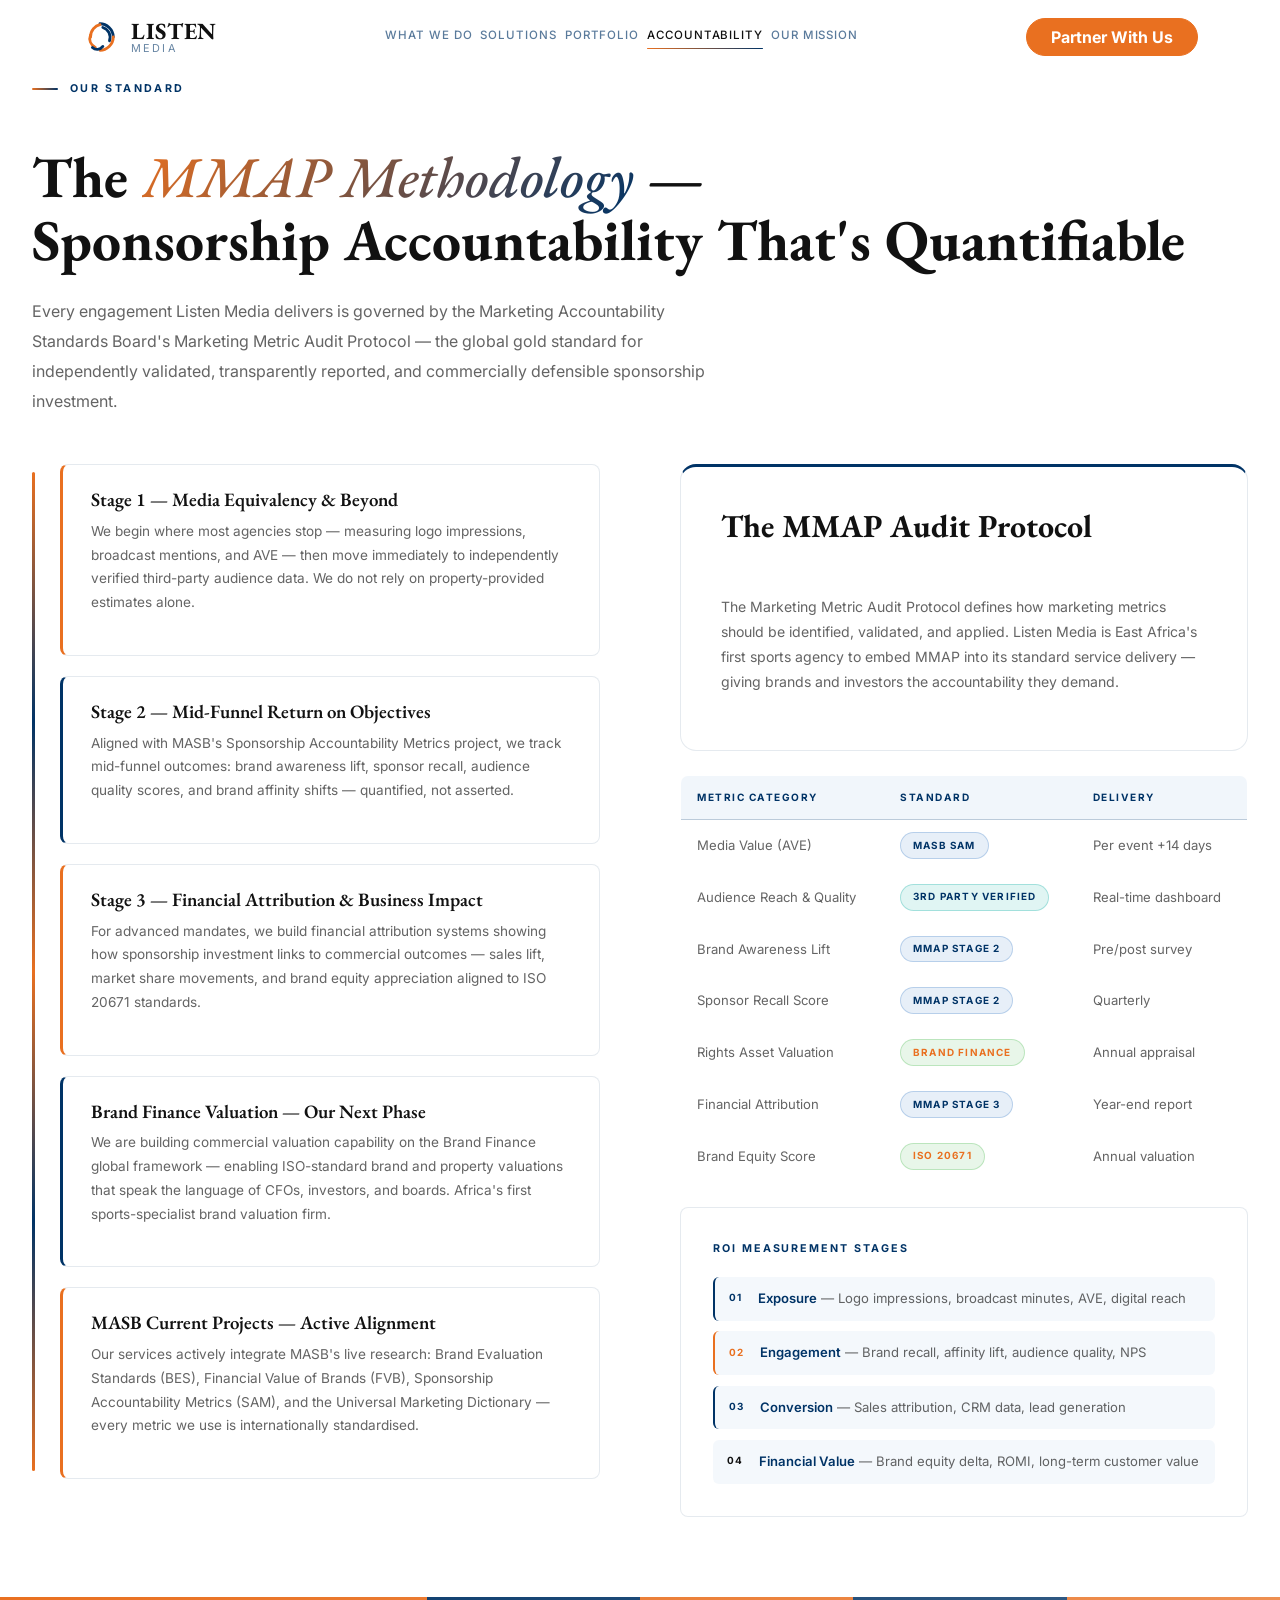
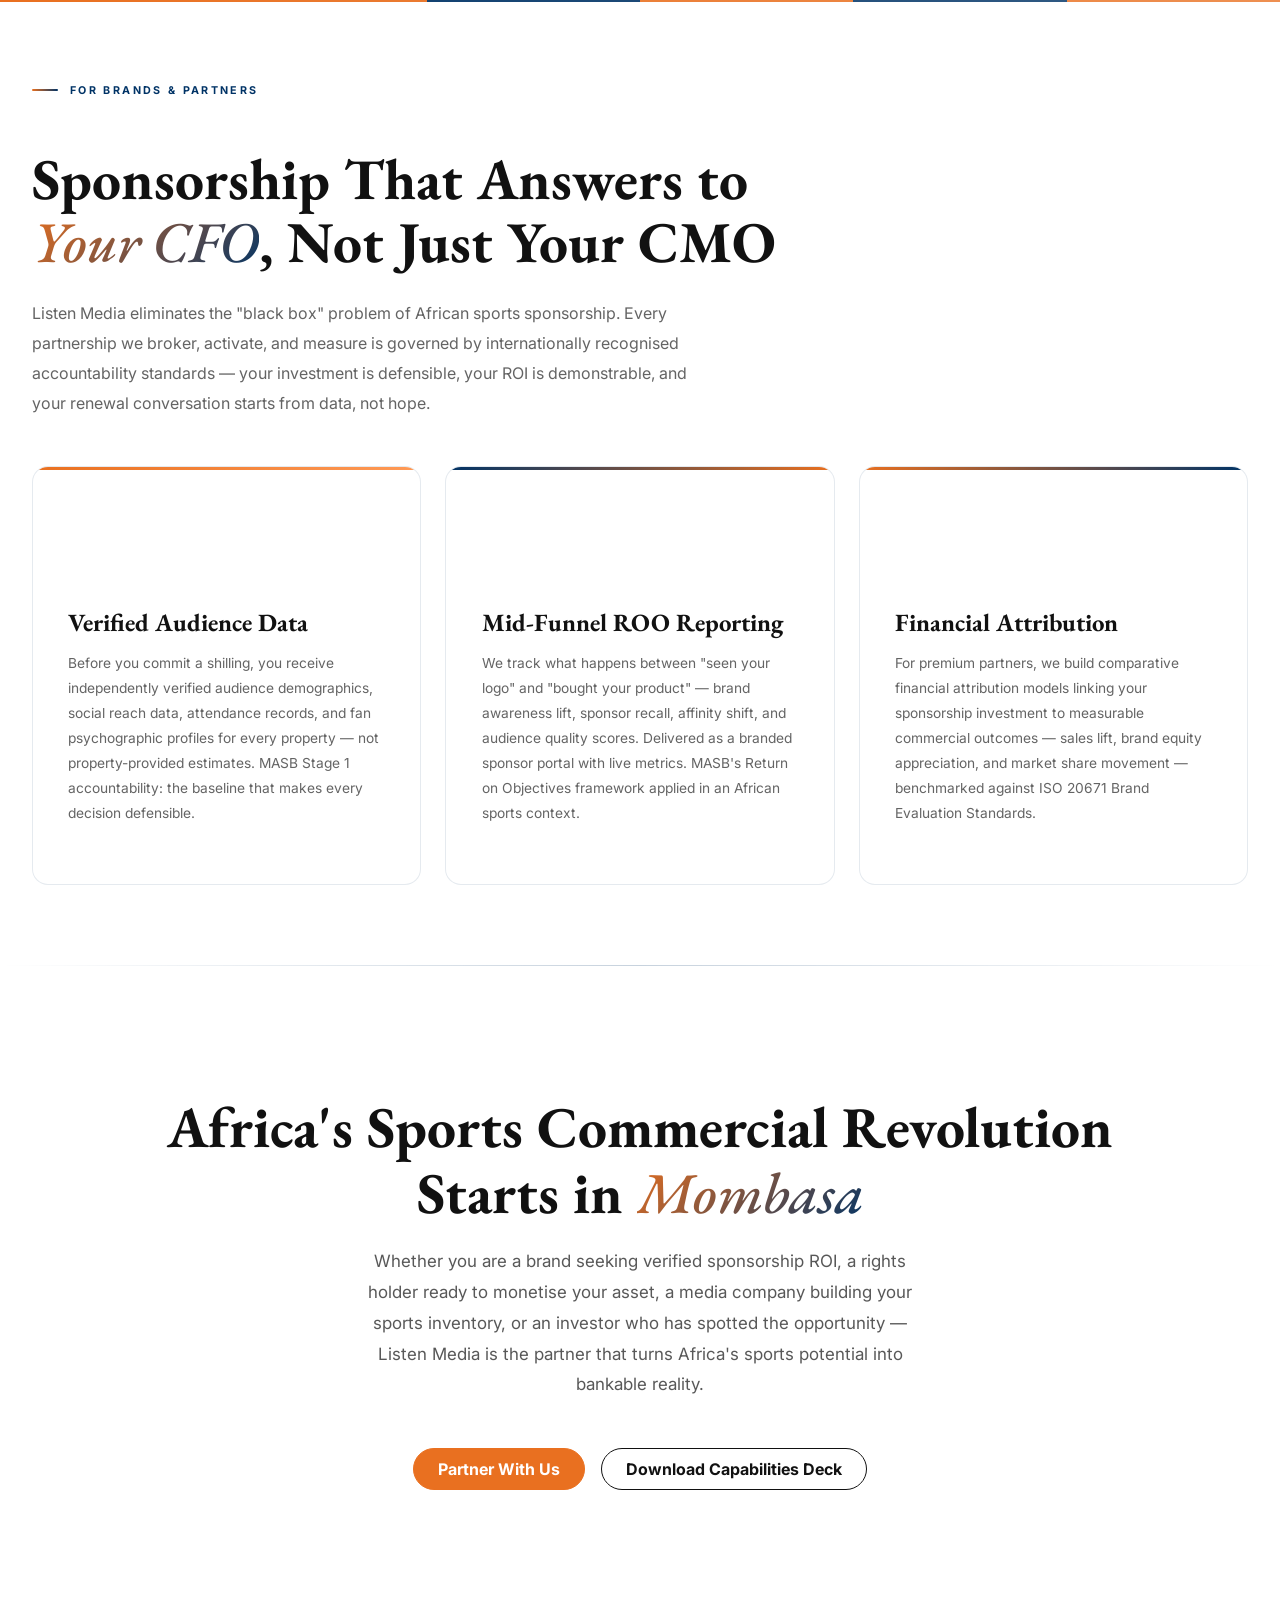
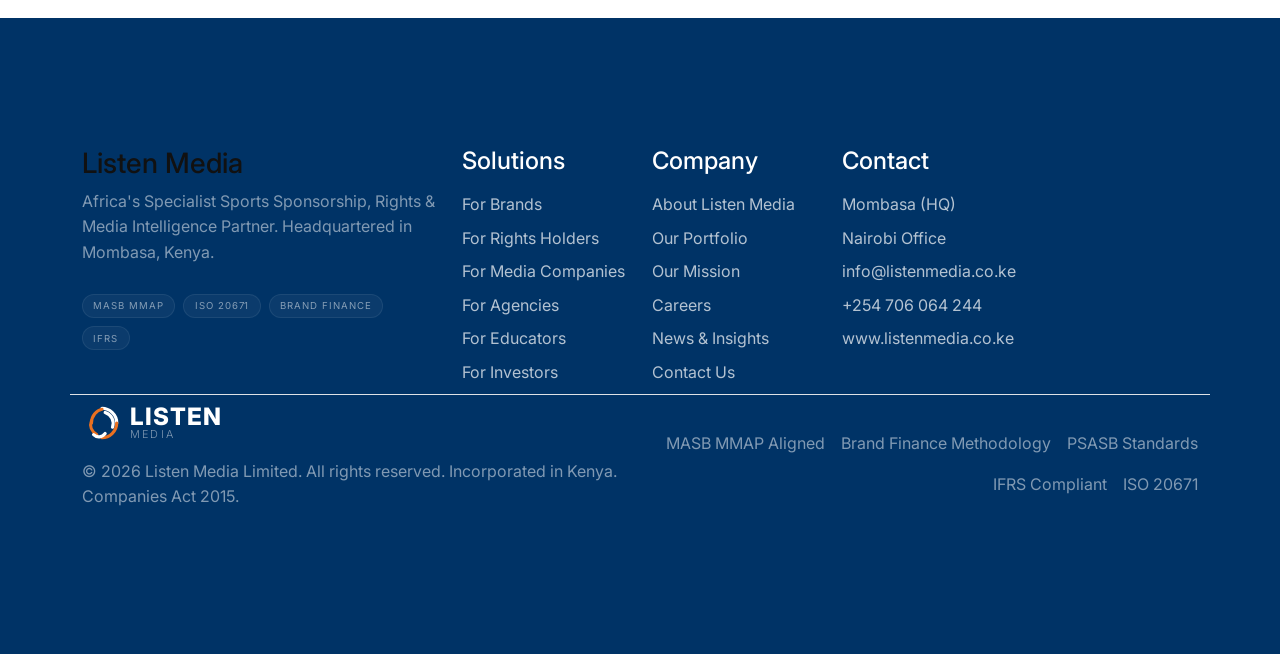
==== commit b3258c63: "feat: integrate Bootstrap 5, update navigation styling, and standardize layout across site pages" ====
--- a/accountability.html
+++ b/accountability.html
@@ -11,6 +11,7 @@
   <link
     href="https://fonts.googleapis.com/css2?family=EB+Garamond:ital,wght@0,400;0,500;0,600;0,700;0,800;1,400;1,500;1,600&family=Inter:wght@300;400;500;600;700&display=swap"
     rel="stylesheet">
+  <link href="https://cdn.jsdelivr.net/npm/bootstrap@5.3.3/dist/css/bootstrap.min.css" rel="stylesheet">
   <link rel="stylesheet" href="style.css">
 </head>
 
@@ -28,28 +29,28 @@
 
   <!-- ─── NAV ─── -->
   <nav id="mainNav" role="navigation" aria-label="Main navigation">
-    <div class="nav-inner">
+    <div class="container d-flex justify-content-between align-items-center">
       <a class="nav-logo" href="index.html" aria-label="Listen Media home">
         <svg width="36" height="36" viewBox="0 0 38 38" fill="none" xmlns="http://www.w3.org/2000/svg"
           aria-hidden="true">
-          <path d="M19 5C26 5,33 11,33 19" stroke="#44B649" stroke-width="3" stroke-linecap="round" fill="none" />
-          <path d="M33 19C33 27,26 33,19 33" stroke="#E8185C" stroke-width="3" stroke-linecap="round" fill="none" />
-          <path d="M22 9C28 11,31 17,29 23" stroke="#8E3FAF" stroke-width="3" stroke-linecap="round" fill="none" />
+          <path d="M19 5C26 5,33 11,33 19" stroke="#003366" stroke-width="3" stroke-linecap="round" fill="none" />
+          <path d="M33 19C33 27,26 33,19 33" stroke="#E97020" stroke-width="3" stroke-linecap="round" fill="none" />
+          <path d="M22 9C28 11,31 17,29 23" stroke="#003366" stroke-width="3" stroke-linecap="round" fill="none" />
           <path d="M9 19C9 12,14 7,19 6" stroke="#E97020" stroke-width="3" stroke-linecap="round" fill="none" />
-          <path d="M14 30C9 27,7 22,9 17" stroke="#3A7CC7" stroke-width="3" stroke-linecap="round" fill="none" />
-          <path d="M22 29C19 33,14 33,11 30" stroke="#D42025" stroke-width="3" stroke-linecap="round" fill="none" />
+          <path d="M14 30C9 27,7 22,9 17" stroke="#E97020" stroke-width="3" stroke-linecap="round" fill="none" />
+          <path d="M22 29C19 33,14 33,11 30" stroke="#003366" stroke-width="3" stroke-linecap="round" fill="none" />
         </svg>
         <div class="nav-logo-text">LISTEN<span>MEDIA</span></div>
       </a>
-      <div class="nav-links">
+      <div class="nav-links d-none d-lg-flex gap-2 align-items-center">
         <a href="what-we-do.html">What We Do</a>
         <a href="solutions.html">Solutions</a>
         <a href="portfolio.html">Portfolio</a>
         <a href="accountability.html">Accountability</a>
         <a href="mission.html">Our Mission</a>
       </div>
-      <button class="nav-cta" id="navCtaBtn">Partner With Us</button>
-      <div class="hamburger" id="hamburgerBtn" onclick="toggleMobileMenu()" aria-label="Toggle menu" role="button"
+      <button class="btn btn-primary rounded-pill fw-bold px-4 d-none d-lg-block" id="navCtaBtn">Partner With Us</button>
+      <div class="hamburger" style="color: var(--dark-blue);" id="hamburgerBtn" onclick="toggleMobileMenu()" aria-label="Toggle menu" role="button"
         tabindex="0">
         <span></span><span></span><span></span>
       </div>
@@ -159,22 +160,22 @@
             <div class="roi-box-label">ROI Measurement Stages</div>
             <div class="roi-stage-row">
               <span class="roi-row-num">01</span>
-              <span class="roi-row-text"><strong style="color:var(--white);font-weight:600;">Exposure</strong> — Logo
+              <span class="roi-row-text"><strong style="color:var(--dark-blue);font-weight:600;">Exposure</strong> — Logo
                 impressions, broadcast minutes, AVE, digital reach</span>
             </div>
             <div class="roi-stage-row">
               <span class="roi-row-num">02</span>
-              <span class="roi-row-text"><strong style="color:var(--white);font-weight:600;">Engagement</strong> — Brand
+              <span class="roi-row-text"><strong style="color:var(--dark-blue);font-weight:600;">Engagement</strong> — Brand
                 recall, affinity lift, audience quality, NPS</span>
             </div>
             <div class="roi-stage-row">
               <span class="roi-row-num">03</span>
-              <span class="roi-row-text"><strong style="color:var(--white);font-weight:600;">Conversion</strong> — Sales
+              <span class="roi-row-text"><strong style="color:var(--dark-blue);font-weight:600;">Conversion</strong> — Sales
                 attribution, CRM data, lead generation</span>
             </div>
             <div class="roi-stage-row">
               <span class="roi-row-num">04</span>
-              <span class="roi-row-text"><strong style="color:var(--white);font-weight:600;">Financial Value</strong> —
+              <span class="roi-row-text"><strong style="color:var(--dark-blue);font-weight:600;">Financial Value</strong> —
                 Brand equity delta, ROMI, long-term customer value</span>
             </div>
           </div>
@@ -229,23 +230,23 @@
   <section class="cta-section" id="contact">
     <div class="cta-glow-left" aria-hidden="true"></div>
     <div class="cta-glow-right" aria-hidden="true"></div>
-    <div class="cta-content reveal">
+    <div class="container text-center reveal py-5">
       <h2>Africa's Sports Commercial Revolution<br>Starts in <em>Mombasa</em></h2>
       <p>Whether you are a brand seeking verified sponsorship ROI, a rights holder ready to monetise your asset, a media
         company building your sports inventory, or an investor who has spotted the opportunity — Listen Media is the
         partner that turns Africa's sports potential into bankable reality.</p>
-      <div class="cta-buttons">
-        <button class="btn-white" id="ctaPartnerBtn">Partner With Us</button>
-        <button class="btn-outline-white" id="ctaDownloadBtn">Download Capabilities Deck</button>
+      <div class="d-flex justify-content-center flex-wrap gap-3 mt-2">
+        <button class="btn btn-primary rounded-pill px-4 py-2 fw-bold" id="ctaPartnerBtn">Partner With Us</button>
+        <button class="btn btn-outline-dark rounded-pill px-4 py-2 fw-bold" id="ctaDownloadBtn">Download Capabilities Deck</button>
       </div>
     </div>
   </section>
 
   <!-- ─── FOOTER ─── -->
   <footer>
-    <div class="footer-inner">
-      <div class="footer-grid">
-        <div class="footer-brand">
+    <div class="container py-5">
+      <div class="row g-4 mb-2">
+        <div class="col-lg-4">
           <h3>Listen Media</h3>
           <p>Africa's Specialist Sports Sponsorship, Rights &amp; Media Intelligence Partner. Headquartered in Mombasa,
             Kenya.</p>
@@ -256,7 +257,7 @@
             <span>IFRS</span>
           </div>
         </div>
-        <div class="footer-col">
+        <div class="col-lg-2 col-md-4 col-sm-6 d-flex flex-column gap-2">
           <h4>Solutions</h4>
           <a href="#">For Brands</a>
           <a href="#">For Rights Holders</a>
@@ -265,7 +266,7 @@
           <a href="#">For Educators</a>
           <a href="#">For Investors</a>
         </div>
-        <div class="footer-col">
+        <div class="col-lg-2 col-md-4 col-sm-6 d-flex flex-column gap-2">
           <h4>Company</h4>
           <a href="#">About Listen Media</a>
           <a href="#">Our Portfolio</a>
@@ -274,7 +275,7 @@
           <a href="#">News &amp; Insights</a>
           <a href="#">Contact Us</a>
         </div>
-        <div class="footer-col">
+        <div class="col-lg-2 col-md-4 col-sm-6 d-flex flex-column gap-2">
           <h4>Contact</h4>
           <a href="#">Mombasa (HQ)</a>
           <a href="#">Nairobi Office</a>
@@ -283,9 +284,20 @@
           <a href="https://www.listenmedia.co.ke" target="_blank" rel="noopener">www.listenmedia.co.ke</a>
         </div>
       </div>
-      <div class="footer-bottom">
+      <div class="row border-top pt-2 mt-2 align-items-center"><div class="col-md-6">
+                <a class="nav-logo mb-3" href="index.html" aria-label="Listen Media home" style="display:inline-flex; align-items:center; gap:0.5rem; text-decoration:none;">
+          <svg width="40" height="40" viewBox="0 0 38 38" fill="none" xmlns="http://www.w3.org/2000/svg" aria-hidden="true">
+            <path d="M19 5C26 5,33 11,33 19" stroke="#FFFFFF" stroke-width="3" stroke-linecap="round" fill="none" />
+            <path d="M33 19C33 27,26 33,19 33" stroke="#E97020" stroke-width="3" stroke-linecap="round" fill="none" />
+            <path d="M22 9C28 11,31 17,29 23" stroke="#FFFFFF" stroke-width="3" stroke-linecap="round" fill="none" />
+            <path d="M9 19C9 12,14 7,19 6" stroke="#E97020" stroke-width="3" stroke-linecap="round" fill="none" />
+            <path d="M14 30C9 27,7 22,9 17" stroke="#E97020" stroke-width="3" stroke-linecap="round" fill="none" />
+            <path d="M22 29C19 33,14 33,11 30" stroke="#FFFFFF" stroke-width="3" stroke-linecap="round" fill="none" />
+          </svg>
+          <div class="nav-logo-text" style="color:#FFFFFF; font-size:1.5rem; font-weight:800; font-family:'Inter', sans-serif;">LISTEN<span style="color:var(--orange); font-weight:300;">MEDIA</span></div>
+        </a>
         <p>© 2026 Listen Media Limited. All rights reserved. Incorporated in Kenya. Companies Act 2015.</p>
-        <div class="footer-standards">
+        </div><div class="col-md-6 d-flex flex-wrap gap-3 justify-content-md-end">
           <span>MASB MMAP Aligned</span>
           <span>Brand Finance Methodology</span>
           <span>PSASB Standards</span>
@@ -356,6 +368,19 @@
       else window.location.href = 'index.html#contact';
     });
   </script>
+<script src="https://cdn.jsdelivr.net/npm/bootstrap@5.3.3/dist/js/bootstrap.bundle.min.js"></script>
+
+  <!-- Active Page Highlighter -->
+  <script>
+    document.addEventListener('DOMContentLoaded', () => {
+      const currentPath = window.location.pathname.split('/').pop() || 'index.html';
+      document.querySelectorAll('.nav-links a, .mobile-menu a').forEach(link => {
+        if (link.getAttribute('href') === currentPath) {
+          link.classList.add('active');
+        }
+      });
+    });
+  </script>
 </body>
 
 </html>
--- a/style.css
+++ b/style.css
@@ -1,44 +1,51 @@
 /* ══════════════════════════════════════════
    BRAND TOKENS
 ══════════════════════════════════════════ */
-    :root {
-      --deep-blue: #003366;
-      --deep-blue-lt: #3A7CC7;
+        :root {
+      /* Strictly 4 Colors */
+      --bs-primary: var(--orange);
+      --bs-primary-rgb: 233, 112, 32;
+      --bs-secondary: var(--dark-blue);
+      --bs-body-bg: var(--white);
+      --bs-body-color: var(--black);
+
       --white: #FFFFFF;
-      --off-white: #F5F7FA;
-      --orange: #E97020;
-      --green: #44B649;
-      --teal: #00A89D;
-      --red: #D42025;
-      --hot-pink: #E8185C;
-      --purple: #8E3FAF;
-
-      --text-muted: rgba(255, 255, 255, 0.62);
-      --text-subtle: rgba(255, 255, 255, 0.35);
-      --border: rgba(255, 255, 255, 0.08);
-      --border-blue: rgba(58, 124, 199, 0.22);
-
-      /* Layout & background layers */
-      --bg-darkest: #030d1a;
-      --bg-dark: #05152b;
-      --bg-mid: #071d3a;
-      --bg-navy: #0a2448;
+      --black: #111111;
+      --dark-blue: #003366;
+      --orange: #E97020; /* Accent */
+
+      /* Mapped to old variables for compatibility */
+      --deep-blue: var(--dark-blue);
+      --deep-blue-lt: var(--dark-blue);
+      --green: var(--orange);
+      --teal: var(--dark-blue);
+      --red: var(--orange);
+      --hot-pink: var(--orange);
+      --purple: var(--dark-blue);
+
+      
+
+      --text-muted: rgba(17, 17, 17, 0.65);
+      --text-subtle: rgba(17, 17, 17, 0.45);
+      --border: rgba(0, 51, 102, 0.12);
+      --border-blue: rgba(0, 51, 102, 0.22);
+
+      /* Layout & background layers (Light theme) */
+      --bg-darkest: #FFFFFF;
+      --bg-dark: #FFFFFF;
+      --bg-mid: #F8F9FA;
+      --bg-navy: #F1F3F5;
 
       /* Design system */
-      --glass-bg: rgba(255, 255, 255, 0.032);
-      --glass-border: rgba(255, 255, 255, 0.08);
-      --glass-blur: blur(18px);
+      --glass-bg: rgba(255, 255, 255, 0.85);
+      --glass-border: rgba(0, 51, 102, 0.1);
+      --glass-blur: blur(20px);
       --radius-card: 16px;
       --radius-sm: 8px;
       --transition: all 0.38s cubic-bezier(0.4, 0, 0.2, 1);
 
-      /* Glow shadows */
-      --glow-orange: 0 0 48px rgba(233, 112, 32, 0.18);
-      --glow-teal: 0 0 48px rgba(0, 168, 157, 0.18);
-      --glow-blue: 0 0 48px rgba(58, 124, 199, 0.18);
-      --glow-green: 0 0 48px rgba(68, 182, 73, 0.18);
-      --glow-pink: 0 0 48px rgba(232, 24, 92, 0.18);
-      --glow-purple: 0 0 48px rgba(142, 63, 175, 0.18);
+      /* Glow shadow */
+      --glow-orange: 0 8px 30px rgba(233, 112, 32, 0.15);
     }
 
     /* ══════════════════════════════════════════
@@ -60,7 +67,7 @@
     body {
       font-family: 'Inter', sans-serif;
       background: var(--bg-darkest);
-      color: var(--white);
+      color: var(--black);
       overflow-x: hidden;
       line-height: 1.6;
     }
@@ -140,20 +147,14 @@
     }
 
     nav.scrolled {
-      background: rgba(3, 13, 26, 0.94);
+      background: rgba(255, 255, 255, 0.94);
       backdrop-filter: blur(28px);
       -webkit-backdrop-filter: blur(28px);
       border-bottom: 1px solid var(--border);
-      box-shadow: 0 4px 40px rgba(0, 0, 0, 0.5);
-    }
-
-    .nav-inner {
-      max-width: 1380px;
-      margin: 0 auto;
-      display: flex;
-      justify-content: space-between;
-      align-items: center;
-    }
+      box-shadow: 0 4px 40px rgba(0, 0, 0, 0.05);
+    }
+
+    
 
     .nav-logo {
       display: flex;
@@ -166,7 +167,7 @@
       font-family: 'EB Garamond', serif;
       font-size: 1.45rem;
       font-weight: 700;
-      color: var(--white);
+      color: var(--black);
       letter-spacing: 0.04em;
       line-height: 1;
     }
@@ -176,7 +177,7 @@
       font-size: 0.68rem;
       font-weight: 400;
       letter-spacing: 0.2em;
-      color: rgba(255, 255, 255, 0.42);
+      color: rgba(0, 51, 102, 0.6);
       font-family: 'Inter', sans-serif;
       text-transform: uppercase;
     }
@@ -190,7 +191,7 @@
     .nav-links a {
       font-size: 0.72rem;
       font-weight: 500;
-      color: rgba(255, 255, 255, 0.58);
+      color: rgba(0, 51, 102, 0.65);
       letter-spacing: 0.08em;
       text-transform: uppercase;
       transition: color 0.25s;
@@ -212,32 +213,19 @@
       border-radius: 2px;
     }
 
-    .nav-links a:hover {
-      color: var(--white);
-    }
-
-    .nav-links a:hover::after {
+    .nav-links a:hover,
+    .nav-links a.active {
+      color: var(--black);
+    }
+
+    .nav-links a:hover::after,
+    .nav-links a.active::after {
       transform: scaleX(1);
     }
 
-    .nav-cta {
-      background: linear-gradient(135deg, var(--orange) 0%, #c96010 100%);
-      color: var(--white);
-      border: none;
-      padding: 0.65rem 1.6rem;
-      font-size: 0.72rem;
-      font-weight: 600;
-      letter-spacing: 0.08em;
-      text-transform: uppercase;
-      border-radius: 100px;
-      transition: var(--transition);
-      box-shadow: 0 4px 20px rgba(233, 112, 32, 0.35);
-    }
-
-    .nav-cta:hover {
-      transform: translateY(-2px);
-      box-shadow: 0 8px 30px rgba(233, 112, 32, 0.5);
-    }
+    
+
+    
 
     /* Hamburger */
     .hamburger {
@@ -259,7 +247,7 @@
     .hamburger span {
       width: 20px;
       height: 2px;
-      background: var(--white);
+      background: var(--dark-blue);
       border-radius: 2px;
       display: block;
       transition: var(--transition);
@@ -283,7 +271,7 @@
       position: fixed;
       inset: 0;
       z-index: 999;
-      background: rgba(3, 13, 26, 0.98);
+      background: rgba(255, 255, 255, 0.98);
       backdrop-filter: blur(28px);
       -webkit-backdrop-filter: blur(28px);
       display: flex;
@@ -303,9 +291,9 @@
 
     .mobile-menu a {
       font-family: 'EB Garamond', serif;
-      font-size: 2.4rem;
-      font-weight: 700;
-      color: var(--white);
+      font-size: 1.4rem;
+      font-weight: 700;
+      color: var(--black);
       letter-spacing: 0.02em;
       opacity: 0;
       transform: translateY(24px);
@@ -344,9 +332,9 @@
     .mobile-menu-cta {
       margin-top: 0.5rem;
       background: linear-gradient(135deg, var(--orange), #c96010);
-      color: var(--white);
+      color: var(--black);
       border: none;
-      padding: 1rem 3rem;
+      padding: 1rem 2.5rem;
       font-size: 0.82rem;
       font-weight: 600;
       letter-spacing: 0.1em;
@@ -366,32 +354,19 @@
    HERO
 ══════════════════════════════════════════ */
     .hero {
-      min-height: 100vh;
+      min-height: 90vh;
       display: flex;
       flex-direction: column;
       justify-content: center;
       padding: 9rem 2.5rem 4rem;
       position: relative;
       overflow: hidden;
-      background: radial-gradient(ellipse 70% 80% at 20% 60%, #003d7a 0%, #001a38 48%, var(--bg-darkest) 100%);
-    }
-
-    .hero-inner {
-      max-width: 1380px;
-      margin: 0 auto;
-      width: 100%;
-      position: relative;
-      z-index: 2;
-      display: grid;
-      grid-template-columns: 55% 1fr;
-      gap: 4rem;
-      align-items: center;
-    }
-
-    .hero-left {
-      display: flex;
-      flex-direction: column;
-    }
+      background: var(--white);
+    }
+
+    
+
+    
 
     /* ─── HERO RIGHT — Impact Stats Panel ─── */
     .hero-right {
@@ -429,12 +404,13 @@
     /* Stat cards floating around the arc — clock-face positions */
     .hero-stat-card {
       position: absolute;
-      background: rgba(5, 21, 43, 0.85);
+      background: var(--white);
+      box-shadow: 0 10px 40px rgba(0,51,102,0.08);
       backdrop-filter: blur(20px);
       -webkit-backdrop-filter: blur(20px);
-      border: 1px solid rgba(255, 255, 255, 0.1);
+      border: 1px solid var(--border);
       border-radius: 14px;
-      padding: 1rem 1.4rem;
+      padding: 5rem 2rem;
       min-width: 130px;
       animation: fadeUp 0.8s both;
       transition: transform 0.3s ease, box-shadow 0.3s ease;
@@ -492,7 +468,7 @@
       font-size: 2rem;
       font-weight: 700;
       line-height: 1;
-      color: var(--white);
+      color: var(--black);
       margin-bottom: 0.2rem;
     }
 
@@ -501,7 +477,7 @@
       font-weight: 600;
       letter-spacing: 0.1em;
       text-transform: uppercase;
-      color: var(--text-muted);
+      color: rgba(17, 17, 17, 0.65);
     }
 
     /* Central badge inside the arc */
@@ -524,7 +500,7 @@
       font-family: 'EB Garamond', serif;
       font-size: 1.1rem;
       font-weight: 700;
-      color: var(--white);
+      color: var(--black);
       letter-spacing: 0.04em;
       line-height: 1.2;
     }
@@ -534,7 +510,7 @@
       font-weight: 600;
       letter-spacing: 0.2em;
       text-transform: uppercase;
-      color: var(--text-muted);
+      color: rgba(17, 17, 17, 0.65);
       margin-top: 0.25rem;
     }
 
@@ -569,7 +545,7 @@
       width: 380px;
       height: 380px;
       opacity: 0.07;
-      background: var(--teal);
+      background: var(--orange);
       bottom: 5%;
       right: 18%;
       animation-delay: -4s;
@@ -580,7 +556,7 @@
       width: 260px;
       height: 260px;
       opacity: 0.06;
-      background: var(--purple);
+      background: var(--orange);
       top: 28%;
       right: 32%;
       animation-delay: -7s;
@@ -591,7 +567,7 @@
       width: 200px;
       height: 200px;
       opacity: 0.05;
-      background: var(--hot-pink);
+      background: var(--dark-blue);
       bottom: -5%;
       left: 12%;
       animation-delay: -2s;
@@ -602,7 +578,7 @@
       width: 150px;
       height: 150px;
       opacity: 0.06;
-      background: var(--green);
+      background: var(--dark-blue);
       top: 22%;
       left: 42%;
       animation-delay: -5s;
@@ -660,7 +636,7 @@
       width: 7px;
       height: 7px;
       border-radius: 50%;
-      background: var(--green);
+      background: var(--dark-blue);
       flex-shrink: 0;
       animation: pulse-dot 2.2s ease-in-out infinite;
     }
@@ -682,7 +658,7 @@
       font-size: clamp(3rem, 7.5vw, 7rem);
       line-height: 1.04;
       font-weight: 700;
-      color: var(--white);
+      color: var(--black);
       margin-bottom: 1.8rem;
       max-width: 1080px;
       animation: fadeUp 0.8s 0.22s both;
@@ -699,7 +675,7 @@
 
     .hero-sub {
       font-size: 1.08rem;
-      color: var(--text-muted);
+      color: rgba(17, 17, 17, 0.65);
       max-width: 640px;
       line-height: 1.88;
       margin-bottom: 3rem;
@@ -707,28 +683,9 @@
       animation: fadeUp 0.8s 0.36s both;
     }
 
-    .hero-pillars {
-      display: grid;
-      grid-template-columns: repeat(4, 1fr);
-      gap: 1px;
-      margin-bottom: 3.5rem;
-      background: var(--border);
-      border: 1px solid var(--border);
-      border-radius: var(--radius-sm);
-      overflow: hidden;
-      max-width: 860px;
-      animation: fadeUp 0.8s 0.5s both;
-    }
-
-    .hero-pillar {
-      background: rgba(0, 30, 65, 0.65);
-      backdrop-filter: blur(12px);
-      padding: 1.4rem 1.5rem;
-      display: flex;
-      flex-direction: column;
-      gap: 0.3rem;
-      transition: background 0.3s;
-    }
+    
+
+    
 
     .hero-pillar:hover {
       background: rgba(0, 50, 110, 0.75);
@@ -743,17 +700,11 @@
 
     .pillar-desc {
       font-size: 0.77rem;
-      color: var(--text-muted);
+      color: rgba(17, 17, 17, 0.65);
       line-height: 1.5;
     }
 
-    .hero-ctas {
-      display: flex;
-      gap: 1.25rem;
-      flex-wrap: wrap;
-      animation: fadeUp 0.8s 0.62s both;
-      justify-content: flex-start;
-    }
+    
 
     @keyframes fadeUp {
       from {
@@ -770,83 +721,21 @@
     /* ══════════════════════════════════════════
    BUTTONS
 ══════════════════════════════════════════ */
-    .btn-primary {
-      background: linear-gradient(135deg, var(--orange) 0%, #c96010 100%);
-      color: var(--white);
-      padding: 1rem 2.6rem;
-      font-size: 0.78rem;
-      font-weight: 600;
-      letter-spacing: 0.1em;
-      text-transform: uppercase;
-      border: none;
-      border-radius: 100px;
-      transition: var(--transition);
-      box-shadow: 0 4px 24px rgba(233, 112, 32, 0.38);
-    }
-
-    .btn-primary:hover {
-      transform: translateY(-3px);
-      box-shadow: 0 10px 34px rgba(233, 112, 32, 0.54);
-    }
-
-    .btn-outline {
-      background: transparent;
-      color: var(--white);
-      padding: 1rem 2.6rem;
-      font-size: 0.78rem;
-      font-weight: 500;
-      letter-spacing: 0.1em;
-      text-transform: uppercase;
-      border: 1.5px solid rgba(255, 255, 255, 0.22);
-      border-radius: 100px;
-      transition: var(--transition);
-    }
-
-    .btn-outline:hover {
-      border-color: var(--teal);
-      color: var(--teal);
-      box-shadow: 0 0 24px rgba(0, 168, 157, 0.18);
-      transform: translateY(-2px);
-    }
-
-    .btn-white {
-      background: var(--white);
-      color: var(--deep-blue);
-      border: none;
-      padding: 1.1rem 3rem;
-      font-size: 0.78rem;
-      font-weight: 700;
-      letter-spacing: 0.1em;
-      text-transform: uppercase;
-      border-radius: 100px;
-      transition: var(--transition);
-      box-shadow: 0 4px 20px rgba(255, 255, 255, 0.18);
-    }
-
-    .btn-white:hover {
-      transform: translateY(-3px);
-      box-shadow: 0 10px 34px rgba(255, 255, 255, 0.28);
-      background: var(--off-white);
-    }
-
-    .btn-outline-white {
-      background: transparent;
-      color: var(--white);
-      border: 1.5px solid rgba(255, 255, 255, 0.36);
-      padding: 1.1rem 3rem;
-      font-size: 0.78rem;
-      font-weight: 600;
-      letter-spacing: 0.1em;
-      text-transform: uppercase;
-      border-radius: 100px;
-      transition: var(--transition);
-    }
-
-    .btn-outline-white:hover {
-      border-color: var(--white);
-      box-shadow: 0 0 24px rgba(255, 255, 255, 0.12);
-      transform: translateY(-3px);
-    }
+    
+
+    
+
+    
+
+    
+
+    
+
+    
+
+    
+
+    
 
     /* ══════════════════════════════════════════
    COLOR BAR
@@ -871,19 +760,19 @@
     }
 
     .color-bar .c3 {
-      background: var(--green);
+      background: var(--dark-blue);
     }
 
     .color-bar .c4 {
-      background: var(--teal);
+      background: var(--orange);
     }
 
     .color-bar .c5 {
-      background: var(--hot-pink);
+      background: var(--dark-blue);
     }
 
     .color-bar .c6 {
-      background: var(--purple);
+      background: var(--orange);
     }
 
     .color-bar::after {
@@ -909,7 +798,7 @@
    SECTION BASE
 ══════════════════════════════════════════ */
     section {
-      padding: 8rem 2.5rem;
+      padding: 5rem 2rem;
       position: relative;
     }
 
@@ -924,7 +813,7 @@
       letter-spacing: 0.22em;
       text-transform: uppercase;
       color: var(--deep-blue-lt);
-      margin-bottom: 1rem;
+      margin-bottom: 3rem;
       display: flex;
       align-items: center;
       gap: 0.75rem;
@@ -944,7 +833,7 @@
       font-size: clamp(2.4rem, 4.5vw, 4.2rem);
       font-weight: 700;
       line-height: 1.1;
-      color: var(--white);
+      color: var(--black);
       margin-bottom: 1.5rem;
     }
 
@@ -958,7 +847,7 @@
     }
 
     .section-body {
-      color: var(--text-muted);
+      color: rgba(17, 17, 17, 0.65);
       font-size: 1rem;
       line-height: 1.88;
       max-width: 680px;
@@ -1047,7 +936,7 @@
       display: grid;
       grid-template-columns: repeat(3, 1fr);
       gap: 1.25rem;
-      margin-top: 4rem;
+      margin-top: 3rem;
     }
 
     .what-card {
@@ -1106,13 +995,13 @@
       font-family: 'EB Garamond', serif;
       font-size: 1.75rem;
       font-weight: 700;
-      color: var(--white);
+      color: var(--black);
       margin-bottom: 0.9rem;
     }
 
     .what-card p {
       font-size: 0.89rem;
-      color: var(--text-muted);
+      color: rgba(17, 17, 17, 0.65);
       line-height: 1.82;
     }
 
@@ -1131,7 +1020,7 @@
       display: grid;
       grid-template-columns: repeat(3, 1fr);
       gap: 1.25rem;
-      margin-top: 4rem;
+      margin-top: 3rem;
     }
 
     .solution-card {
@@ -1210,13 +1099,13 @@
       font-family: 'EB Garamond', serif;
       font-size: 1.6rem;
       font-weight: 700;
-      color: var(--white);
+      color: var(--black);
       margin-bottom: 0.85rem;
       line-height: 1.2;
     }
 
     .solution-desc {
-      color: var(--text-muted);
+      color: rgba(17, 17, 17, 0.65);
       font-size: 0.88rem;
       line-height: 1.78;
       margin-bottom: 1.5rem;
@@ -1259,14 +1148,14 @@
       display: grid;
       grid-template-columns: repeat(4, 1fr);
       gap: 1.25rem;
-      margin-top: 4rem;
+      margin-top: 3rem;
     }
 
     .asset-card {
       background: var(--glass-bg);
       border: 1px solid var(--glass-border);
       border-radius: var(--radius-card);
-      padding: 2rem 1.75rem;
+      padding: 5rem 2rem;
       position: relative;
       overflow: hidden;
       transition: var(--transition);
@@ -1333,6 +1222,10 @@
       border-radius: var(--radius-card);
     }
 
+    .asset-hover-overlay * {
+      color: var(--white);
+    }
+
     .asset-card:hover .asset-hover-overlay {
       opacity: 1;
       transform: translateY(0);
@@ -1342,7 +1235,7 @@
       font-family: 'EB Garamond', serif;
       font-size: 3.2rem;
       font-weight: 700;
-      color: var(--white);
+      color: var(--black);
       line-height: 1;
       margin-bottom: 0.4rem;
     }
@@ -1351,13 +1244,13 @@
       font-size: 0.65rem;
       text-transform: uppercase;
       letter-spacing: 0.14em;
-      color: var(--text-muted);
+      color: rgba(17, 17, 17, 0.65);
       margin-bottom: 1.1rem;
     }
 
     .asset-hover-overlay .ho-desc {
       font-size: 0.8rem;
-      color: var(--text-muted);
+      color: rgba(17, 17, 17, 0.65);
       line-height: 1.65;
     }
 
@@ -1380,14 +1273,14 @@
       font-family: 'EB Garamond', serif;
       font-size: 1.35rem;
       font-weight: 700;
-      color: var(--white);
+      color: var(--black);
       margin-bottom: 0.55rem;
       line-height: 1.2;
     }
 
     .asset-desc {
       font-size: 0.8rem;
-      color: var(--text-muted);
+      color: rgba(17, 17, 17, 0.65);
       line-height: 1.65;
       margin-bottom: 1.25rem;
     }
@@ -1395,7 +1288,7 @@
     .asset-stat {
       font-family: 'EB Garamond', serif;
       font-size: 1.85rem;
-      color: var(--white);
+      color: var(--black);
       font-weight: 700;
     }
 
@@ -1411,7 +1304,7 @@
       align-items: center;
       gap: 0.35rem;
       background: linear-gradient(135deg, var(--orange), #c96010);
-      color: var(--white);
+      color: var(--black);
       font-size: 0.6rem;
       font-weight: 700;
       letter-spacing: 0.12em;
@@ -1433,7 +1326,7 @@
       grid-template-columns: 1fr 1fr;
       gap: 5rem;
       align-items: start;
-      margin-top: 4rem;
+      margin-top: 3rem;
     }
 
     .mmap-pillars {
@@ -1494,14 +1387,14 @@
     .mmap-pillar h4 {
       font-family: 'EB Garamond', serif;
       font-size: 1.18rem;
-      color: var(--white);
+      color: var(--black);
       margin-bottom: 0.5rem;
       font-weight: 600;
     }
 
     .mmap-pillar p {
       font-size: 0.85rem;
-      color: var(--text-muted);
+      color: rgba(17, 17, 17, 0.65);
       line-height: 1.75;
     }
 
@@ -1524,14 +1417,14 @@
     .mmap-callout h3 {
       font-family: 'EB Garamond', serif;
       font-size: 2rem;
-      color: var(--white);
-      margin-bottom: 1rem;
+      color: var(--black);
+      margin-bottom: 3rem;
       font-weight: 700;
     }
 
     .mmap-callout p {
       font-size: 0.88rem;
-      color: var(--text-muted);
+      color: rgba(17, 17, 17, 0.65);
       line-height: 1.78;
     }
 
@@ -1559,7 +1452,7 @@
     .metrics-table td {
       font-size: 0.82rem;
       padding: 0.75rem 1rem;
-      color: var(--text-muted);
+      color: rgba(17, 17, 17, 0.65);
       border-bottom: 1px solid rgba(255, 255, 255, 0.04);
       vertical-align: middle;
     }
@@ -1647,7 +1540,7 @@
 
     .roi-row-text {
       font-size: 0.82rem;
-      color: var(--text-muted);
+      color: rgba(17, 17, 17, 0.65);
       line-height: 1.52;
     }
 
@@ -1662,7 +1555,7 @@
       display: grid;
       grid-template-columns: repeat(3, 1fr);
       gap: 1.5rem;
-      margin-top: 4rem;
+      margin-top: 3rem;
     }
 
     .promise-card {
@@ -1721,13 +1614,13 @@
       font-family: 'EB Garamond', serif;
       font-size: 1.55rem;
       font-weight: 700;
-      color: var(--white);
+      color: var(--black);
       margin-bottom: 0.85rem;
     }
 
     .promise-desc {
       font-size: 0.86rem;
-      color: var(--text-muted);
+      color: rgba(17, 17, 17, 0.65);
       line-height: 1.82;
     }
 
@@ -1742,7 +1635,7 @@
       display: grid;
       grid-template-columns: 1fr 1fr;
       gap: 4.5rem;
-      margin-bottom: 5rem;
+      margin-bottom: 3rem;
       align-items: center;
     }
 
@@ -1760,13 +1653,13 @@
       font-family: 'EB Garamond', serif;
       font-size: 2.1rem;
       font-weight: 700;
-      color: var(--white);
-      margin-bottom: 1rem;
+      color: var(--black);
+      margin-bottom: 3rem;
     }
 
     .mission-statement p {
       font-size: 0.95rem;
-      color: var(--text-muted);
+      color: rgba(17, 17, 17, 0.65);
       line-height: 1.92;
     }
 
@@ -1813,13 +1706,13 @@
       font-weight: 700;
       letter-spacing: 0.12em;
       text-transform: uppercase;
-      color: var(--white);
+      color: var(--black);
       margin-bottom: 0.22rem;
     }
 
     .value-desc {
       font-size: 0.83rem;
-      color: var(--text-muted);
+      color: rgba(17, 17, 17, 0.65);
       line-height: 1.55;
     }
 
@@ -1828,14 +1721,14 @@
       font-family: 'EB Garamond', serif;
       font-size: clamp(1.7rem, 3vw, 2.7rem);
       font-weight: 700;
-      color: var(--white);
+      color: var(--black);
       margin-bottom: 0.5rem;
     }
 
     .milestones-sub {
       font-size: 0.96rem;
-      color: var(--text-muted);
-      margin-bottom: 4rem;
+      color: rgba(17, 17, 17, 0.65);
+      margin-bottom: 3rem;
       max-width: 620px;
       line-height: 1.78;
     }
@@ -1867,38 +1760,26 @@
       background: var(--glass-bg);
       border: 1px solid var(--glass-border);
       border-radius: var(--radius-card);
-      padding: 2rem 1.5rem;
+      padding: 5rem 2rem;
       position: relative;
       overflow: hidden;
       transition: var(--transition);
     }
 
-    /* Timeline dot connector */
-    .milestone-card::before {
-      content: '';
-      position: absolute;
-      top: calc(-3.2rem + 0px);
-      left: 50%;
-      transform: translateX(-50%);
-      width: 13px;
-      height: 13px;
-      border-radius: 50%;
-      border: 2.5px solid var(--white);
-      background: var(--bg-darkest);
-    }
+    
 
     .milestone-card:nth-child(1)::before {
-      background: var(--deep-blue-lt);
+      background: var(--dark-blue);
       box-shadow: 0 0 12px var(--deep-blue-lt);
     }
 
     .milestone-card:nth-child(2)::before {
-      background: var(--teal);
+      background: var(--orange);
       box-shadow: 0 0 12px var(--teal);
     }
 
     .milestone-card:nth-child(3)::before {
-      background: var(--green);
+      background: var(--dark-blue);
       box-shadow: 0 0 12px var(--green);
     }
 
@@ -1908,7 +1789,7 @@
     }
 
     .milestone-card:nth-child(5)::before {
-      background: var(--hot-pink);
+      background: var(--dark-blue);
       box-shadow: 0 0 12px var(--hot-pink);
     }
 
@@ -1924,15 +1805,15 @@
     }
 
     .milestone-card:nth-child(1)::after {
-      background: var(--deep-blue-lt);
+      background: var(--dark-blue);
     }
 
     .milestone-card:nth-child(2)::after {
-      background: var(--teal);
+      background: var(--orange);
     }
 
     .milestone-card:nth-child(3)::after {
-      background: var(--green);
+      background: var(--dark-blue);
     }
 
     .milestone-card:nth-child(4)::after {
@@ -1940,7 +1821,7 @@
     }
 
     .milestone-card:nth-child(5)::after {
-      background: var(--hot-pink);
+      background: var(--dark-blue);
     }
 
     .milestone-card:hover {
@@ -1963,7 +1844,7 @@
       font-family: 'EB Garamond', serif;
       font-size: 2.1rem;
       font-weight: 700;
-      color: var(--white);
+      color: var(--black);
       line-height: 1;
       margin-bottom: 0.75rem;
     }
@@ -1971,7 +1852,7 @@
     .milestone-geo {
       font-size: 0.72rem;
       font-weight: 600;
-      color: var(--text-muted);
+      color: rgba(17, 17, 17, 0.65);
       text-transform: uppercase;
       letter-spacing: 0.1em;
       margin-bottom: 0.75rem;
@@ -1981,14 +1862,14 @@
       font-family: 'EB Garamond', serif;
       font-size: 1.05rem;
       font-weight: 600;
-      color: var(--white);
+      color: var(--black);
       line-height: 1.32;
       margin-bottom: 0.65rem;
     }
 
     .milestone-desc {
       font-size: 0.8rem;
-      color: var(--text-muted);
+      color: rgba(17, 17, 17, 0.65);
       line-height: 1.65;
     }
 
@@ -2007,64 +1888,18 @@
    CTA
 ══════════════════════════════════════════ */
     .cta-section {
-      padding: 9rem 2.5rem;
+      padding: 5rem 2rem;
       text-align: center;
       position: relative;
       overflow: hidden;
     }
 
-    /* Radial gradient base */
-    .cta-section::before {
-      content: '';
-      position: absolute;
-      inset: 0;
-      background: radial-gradient(ellipse 80% 80% at 50% 50%, #1a4a8a 0%, #003366 40%, var(--bg-darkest) 100%);
-    }
-
-    /* Grain overlay */
-    .cta-section::after {
-      content: '';
-      position: absolute;
-      inset: 0;
-      background-image: url("data:image/svg+xml,%3Csvg viewBox='0 0 512 512' xmlns='http://www.w3.org/2000/svg'%3E%3Cfilter id='n'%3E%3CfeTurbulence type='fractalNoise' baseFrequency='0.75' numOctaves='4' stitchTiles='stitch'/%3E%3C/filter%3E%3Crect width='100%25' height='100%25' filter='url(%23n)' opacity='0.035'/%3E%3C/svg%3E");
-      background-size: 200px 200px;
-      opacity: 0.55;
-      pointer-events: none;
-    }
-
-    .cta-glow-left {
-      position: absolute;
-      width: 500px;
-      height: 500px;
-      border-radius: 50%;
-      background: radial-gradient(circle, rgba(233, 112, 32, 0.1) 0%, transparent 65%);
-      top: -15%;
-      left: 5%;
-      pointer-events: none;
-    }
-
-    .cta-glow-right {
-      position: absolute;
-      width: 420px;
-      height: 420px;
-      border-radius: 50%;
-      background: radial-gradient(circle, rgba(0, 168, 157, 0.09) 0%, transparent 65%);
-      bottom: -15%;
-      right: 5%;
-      pointer-events: none;
-    }
-
-    .cta-content {
-      position: relative;
-      z-index: 2;
-      max-width: 760px;
-      margin: 0 auto;
-    }
+    
 
     .cta-section h2 {
       font-family: 'EB Garamond', serif;
       font-size: clamp(2.2rem, 4.5vw, 4rem);
-      color: var(--white);
+      color: var(--black);
       font-weight: 700;
       margin-bottom: 1.3rem;
       line-height: 1.14;
@@ -2080,45 +1915,32 @@
     }
 
     .cta-section p {
-      color: rgba(255, 255, 255, 0.7);
+      color: rgba(17, 17, 17, 0.7);
       font-size: 1.06rem;
       max-width: 580px;
       margin: 0 auto 3rem;
       line-height: 1.82;
     }
 
-    .cta-buttons {
-      display: flex;
-      gap: 1.25rem;
-      justify-content: center;
-      flex-wrap: wrap;
-    }
+    
 
     /* ══════════════════════════════════════════
    FOOTER
 ══════════════════════════════════════════ */
     footer {
-      background: var(--bg-darkest);
-      padding: 5rem 2.5rem 3rem;
+      background: var(--dark-blue);
+      padding: 5rem 2rem;
       border-top: 1px solid var(--border);
     }
 
-    .footer-inner {
-      max-width: 1380px;
-      margin: 0 auto;
-    }
-
-    .footer-grid {
-      display: grid;
-      grid-template-columns: 2fr 1fr 1fr 1fr;
-      gap: 4rem;
-      margin-bottom: 3rem;
-    }
+    
+
+    
 
     .footer-brand h3 {
       font-family: 'EB Garamond', serif;
       font-size: 1.95rem;
-      color: var(--white);
+      color: var(--black);
       margin-bottom: 0.75rem;
       font-weight: 700;
     }
@@ -2167,33 +1989,21 @@
     }
 
     .footer-col a:hover {
-      color: var(--white);
-    }
-
-    .footer-bottom {
-      display: flex;
-      justify-content: space-between;
-      align-items: center;
-      padding-top: 2rem;
-      border-top: 1px solid rgba(255, 255, 255, 0.055);
-      flex-wrap: wrap;
-      gap: 1rem;
-    }
+      color: var(--black);
+    }
+
+    
 
     .footer-bottom p {
       font-size: 0.72rem;
-      color: rgba(255, 255, 255, 0.2);
-    }
-
-    .footer-standards {
-      display: flex;
-      gap: 1.5rem;
-      flex-wrap: wrap;
-    }
+      color: rgba(255, 255, 255, 0.7);
+    }
+
+    
 
     .footer-standards span {
       font-size: 0.62rem;
-      color: rgba(255, 255, 255, 0.2);
+      color: rgba(255, 255, 255, 0.7);
       letter-spacing: 0.1em;
       text-transform: uppercase;
     }
@@ -2234,9 +2044,7 @@
         display: none;
       }
 
-      .nav-cta {
-        display: none;
-      }
+      
 
       .hamburger {
         display: flex;
@@ -2244,17 +2052,14 @@
 
       /* Sections */
       section {
-        padding: 5rem 1.5rem;
+        padding: 5rem 2rem;
       }
 
       .hero {
         padding: 8.5rem 1.5rem 4rem;
       }
 
-      .hero-inner {
-        grid-template-columns: 1fr;
-        gap: 3rem;
-      }
+      
 
       .hero-right {
         display: none;
@@ -2264,10 +2069,7 @@
         font-size: clamp(2.6rem, 8.5vw, 4.2rem);
       }
 
-      .hero-pillars {
-        grid-template-columns: repeat(2, 1fr);
-        max-width: 100%;
-      }
+      
 
       /* Grids */
       .what-grid {
@@ -2295,10 +2097,7 @@
         grid-template-columns: repeat(2, 1fr);
       }
 
-      .footer-grid {
-        grid-template-columns: 1fr 1fr;
-        gap: 2.5rem;
-      }
+      
 
       /* MMAP */
       .mmap-grid {
@@ -2321,20 +2120,16 @@
 
     @media (max-width: 640px) {
       section {
-        padding: 4rem 1.2rem;
+        padding: 5rem 2rem;
       }
 
       .hero {
-        padding: 8rem 1.2rem 3rem;
-      }
-
-      .hero-pillars {
-        grid-template-columns: 1fr;
-      }
-
-      .hero-ctas {
-        flex-direction: column;
-      }
+        padding: 5rem 2rem;
+      }
+
+      
+
+      
 
       .solutions-grid {
         grid-template-columns: 1fr;
@@ -2348,27 +2143,128 @@
         grid-template-columns: 1fr;
       }
 
-      .footer-grid {
-        grid-template-columns: 1fr;
-        gap: 2rem;
-      }
-
-      .cta-buttons {
-        flex-direction: column;
-        align-items: stretch;
-      }
-
-      .btn-primary,
-      .btn-outline,
-      .btn-white,
-      .btn-outline-white {
-        width: 100%;
-        text-align: center;
-        justify-content: center;
-      }
-
-      .footer-bottom {
-        flex-direction: column;
-        align-items: flex-start;
-      }
-    }+      
+
+      
+
+      }
+.btn-primary {
+  background-color: var(--bs-primary);
+  border-color: var(--bs-primary);
+  color: white;
+}
+.btn-primary:hover {
+  background-color: #d1631b;
+  border-color: #d1631b;
+}
+.btn-outline-dark {
+  border-color: var(--black);
+  color: var(--black);
+}
+.btn-outline-dark:hover {
+  background-color: var(--black);
+  color: white;
+}
+
+.footer-col h4 { color: var(--white); }
+.footer-col a { color: rgba(255,255,255,0.7); }
+.footer-col a:hover { color: var(--orange); }
+
+footer h4 {
+  color: var(--white) !important;
+}
+
+footer a {
+  color: rgba(255, 255, 255, 0.7) !important;
+  text-decoration: none;
+}
+
+footer a:hover {
+  color: var(--orange) !important;
+}
+
+footer p, footer span {
+  color: rgba(255, 255, 255, 0.5) !important;
+}
+
+/* ══════════════════════════════════════════
+   TIMELINE
+══════════════════════════════════════════ */
+.timeline {
+  position: relative;
+  max-width: 900px;
+  margin: 0 auto;
+  padding: 2rem 0;
+}
+
+.timeline::after {
+  content: '';
+  position: absolute;
+  width: 4px;
+  background-color: var(--border);
+  top: 0;
+  bottom: 0;
+  left: 50%;
+  margin-left: -2px;
+}
+
+.timeline-item {
+  padding: 10px 40px;
+  position: relative;
+  background-color: inherit;
+  width: 50%;
+}
+
+.timeline-item:nth-child(odd) {
+  left: 0;
+}
+
+.timeline-item:nth-child(even) {
+  left: 50%;
+}
+
+.timeline-marker {
+  position: absolute;
+  width: 20px;
+  height: 20px;
+  right: -10px;
+  background-color: var(--orange);
+  border: 4px solid var(--white);
+  top: 15px;
+  border-radius: 50%;
+  z-index: 1;
+}
+
+.timeline-item:nth-child(even) .timeline-marker {
+  left: -10px;
+}
+
+.timeline-content {
+  padding: 20px 30px;
+  background-color: white;
+  position: relative;
+  border-radius: 6px;
+  border: 1px solid var(--glass-border);
+  box-shadow: 0 4px 20px rgba(0,0,0,0.05);
+}
+
+@media screen and (max-width: 960px) {
+  .timeline::after {
+  left: 31px;
+  }
+  
+  .timeline-item {
+  width: 100%;
+  padding-left: 70px;
+  padding-right: 25px;
+  }
+  
+  .timeline-item:nth-child(even) {
+  left: 0%;
+  }
+  
+  .timeline-item:nth-child(odd) .timeline-marker,
+  .timeline-item:nth-child(even) .timeline-marker {
+  left: 21px;
+  }
+}
